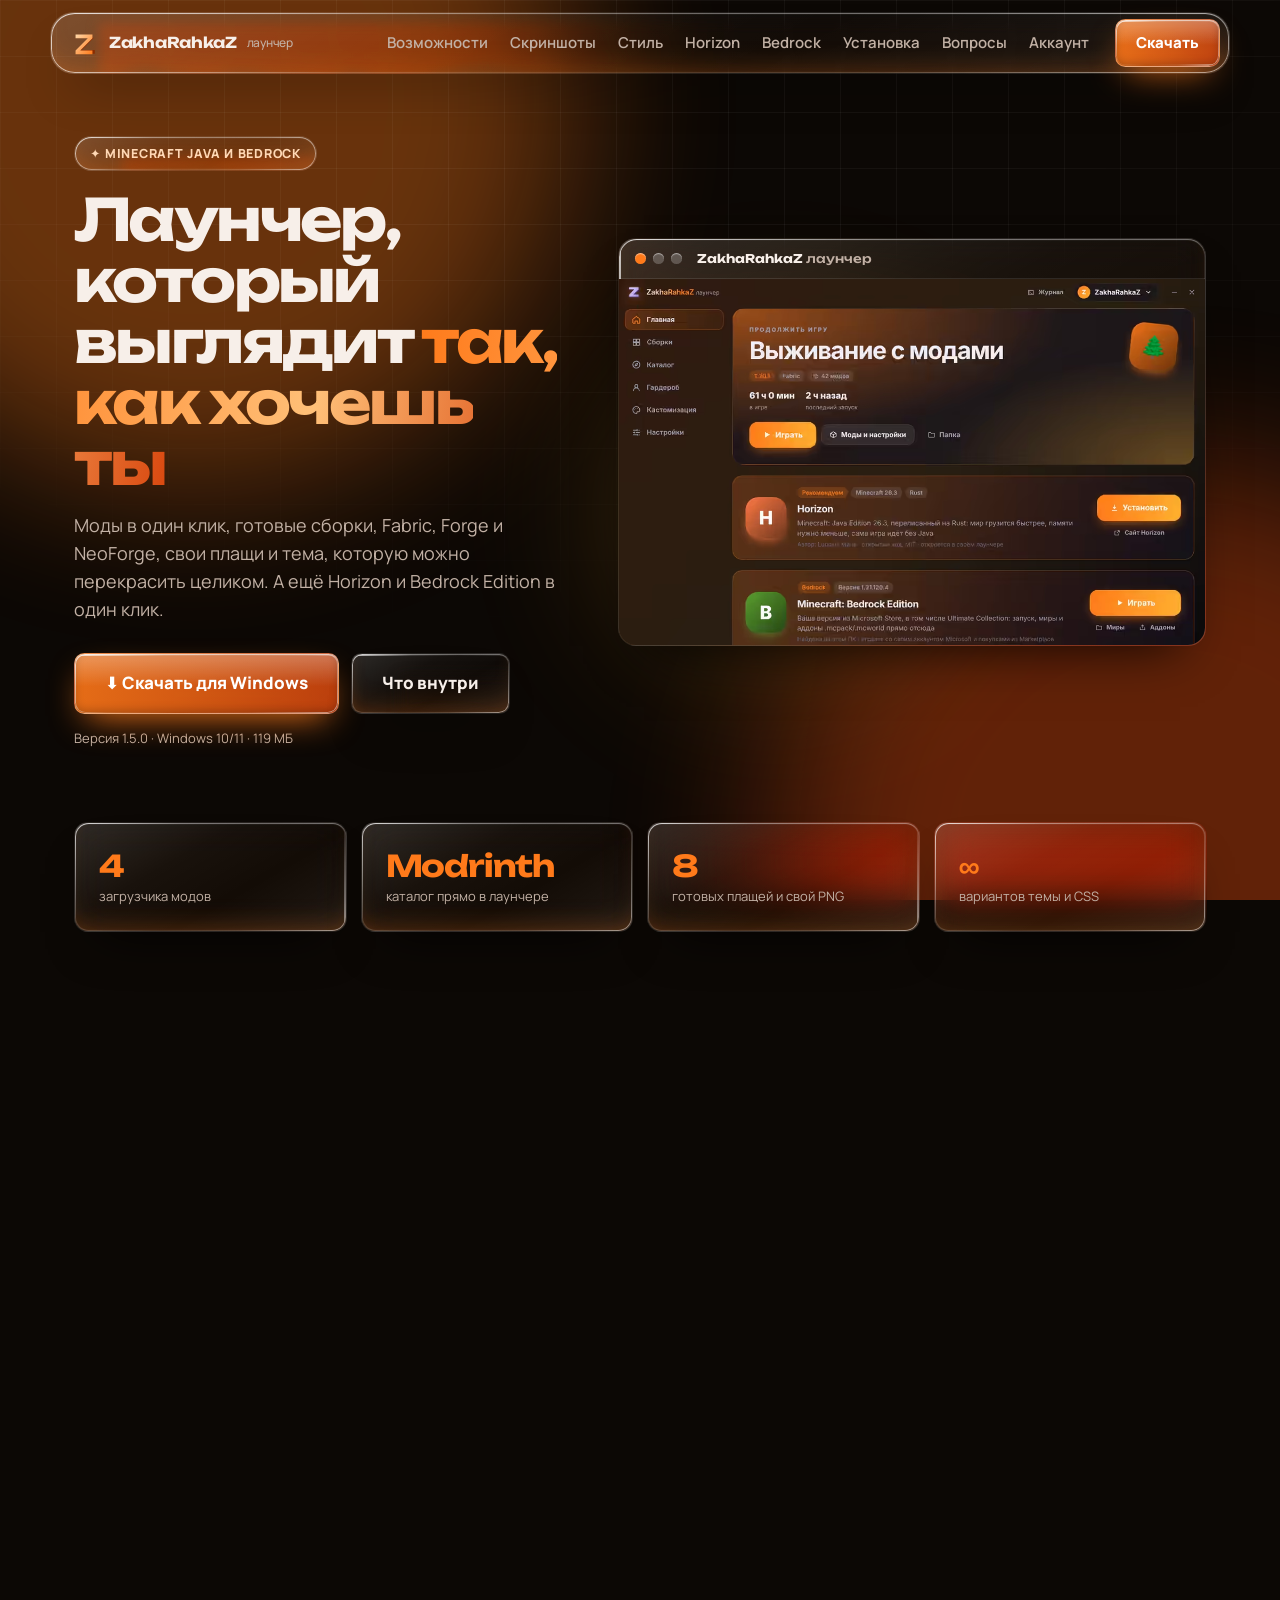
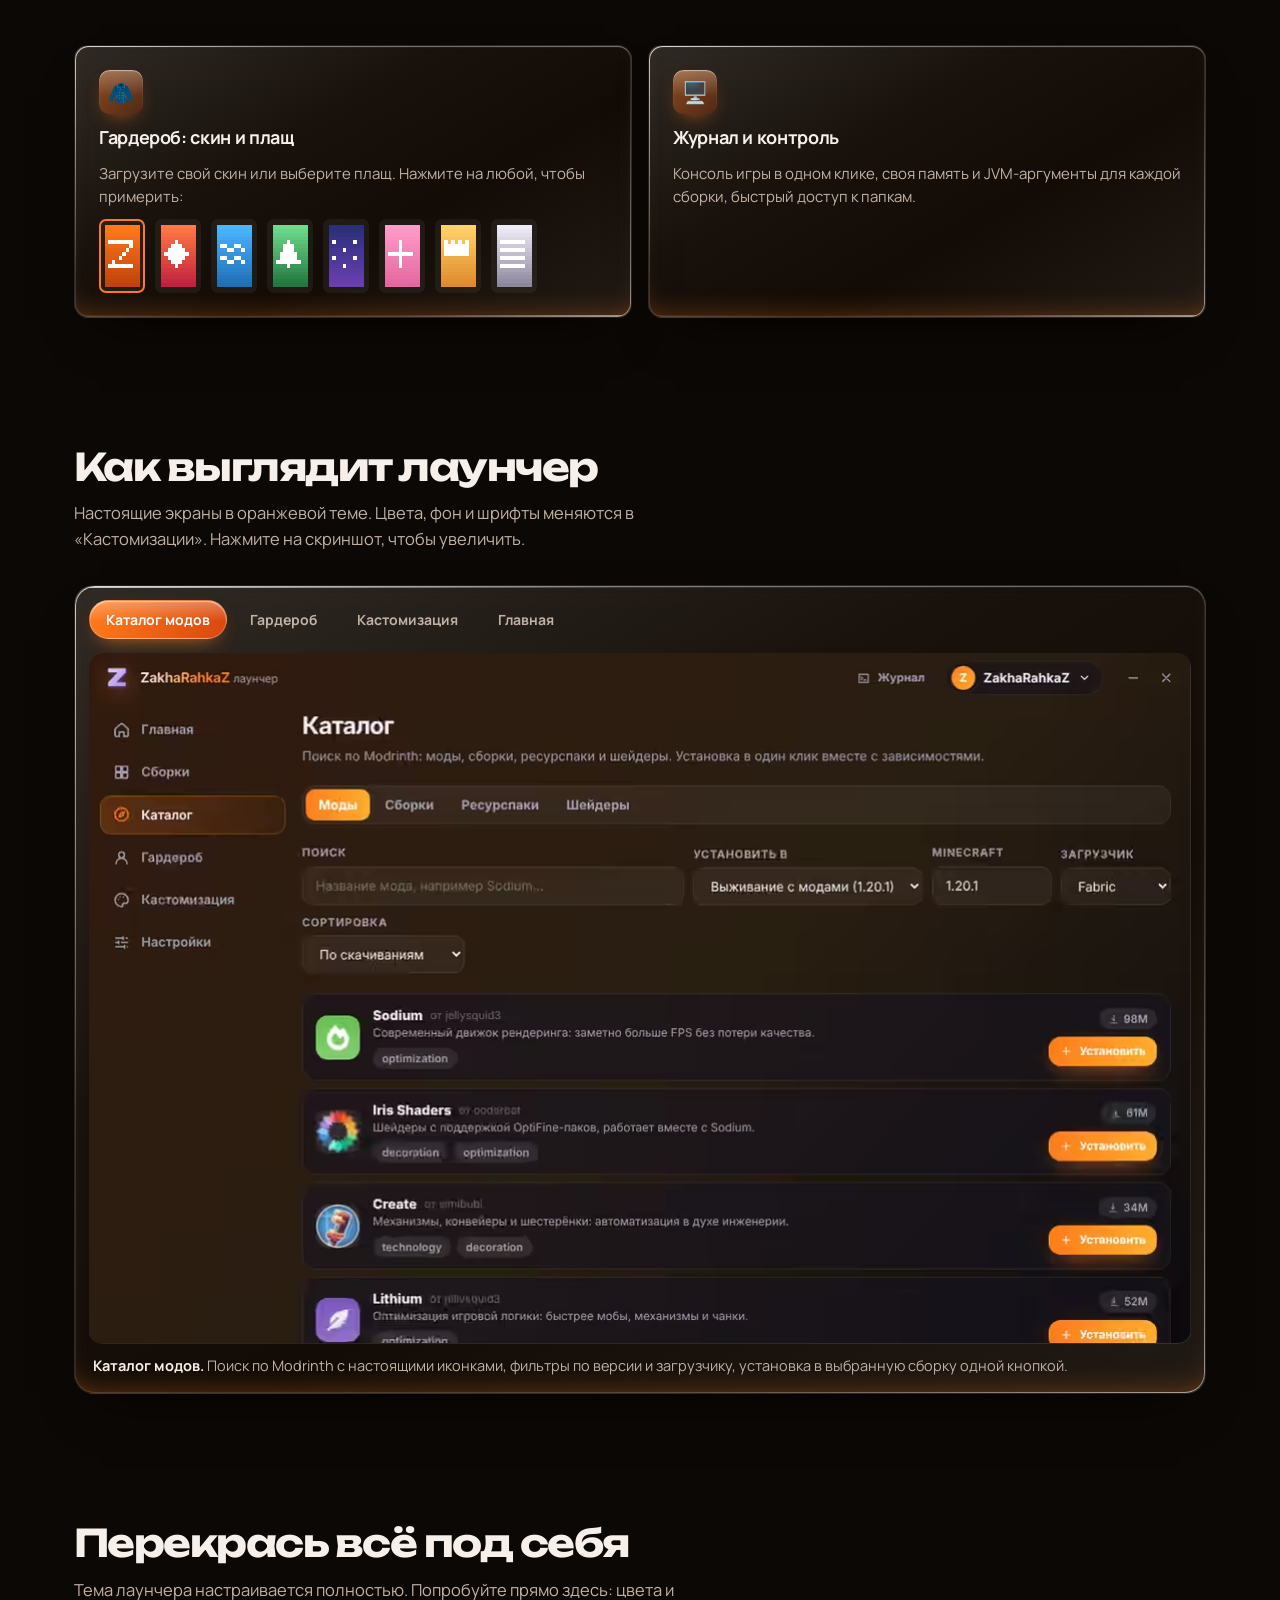
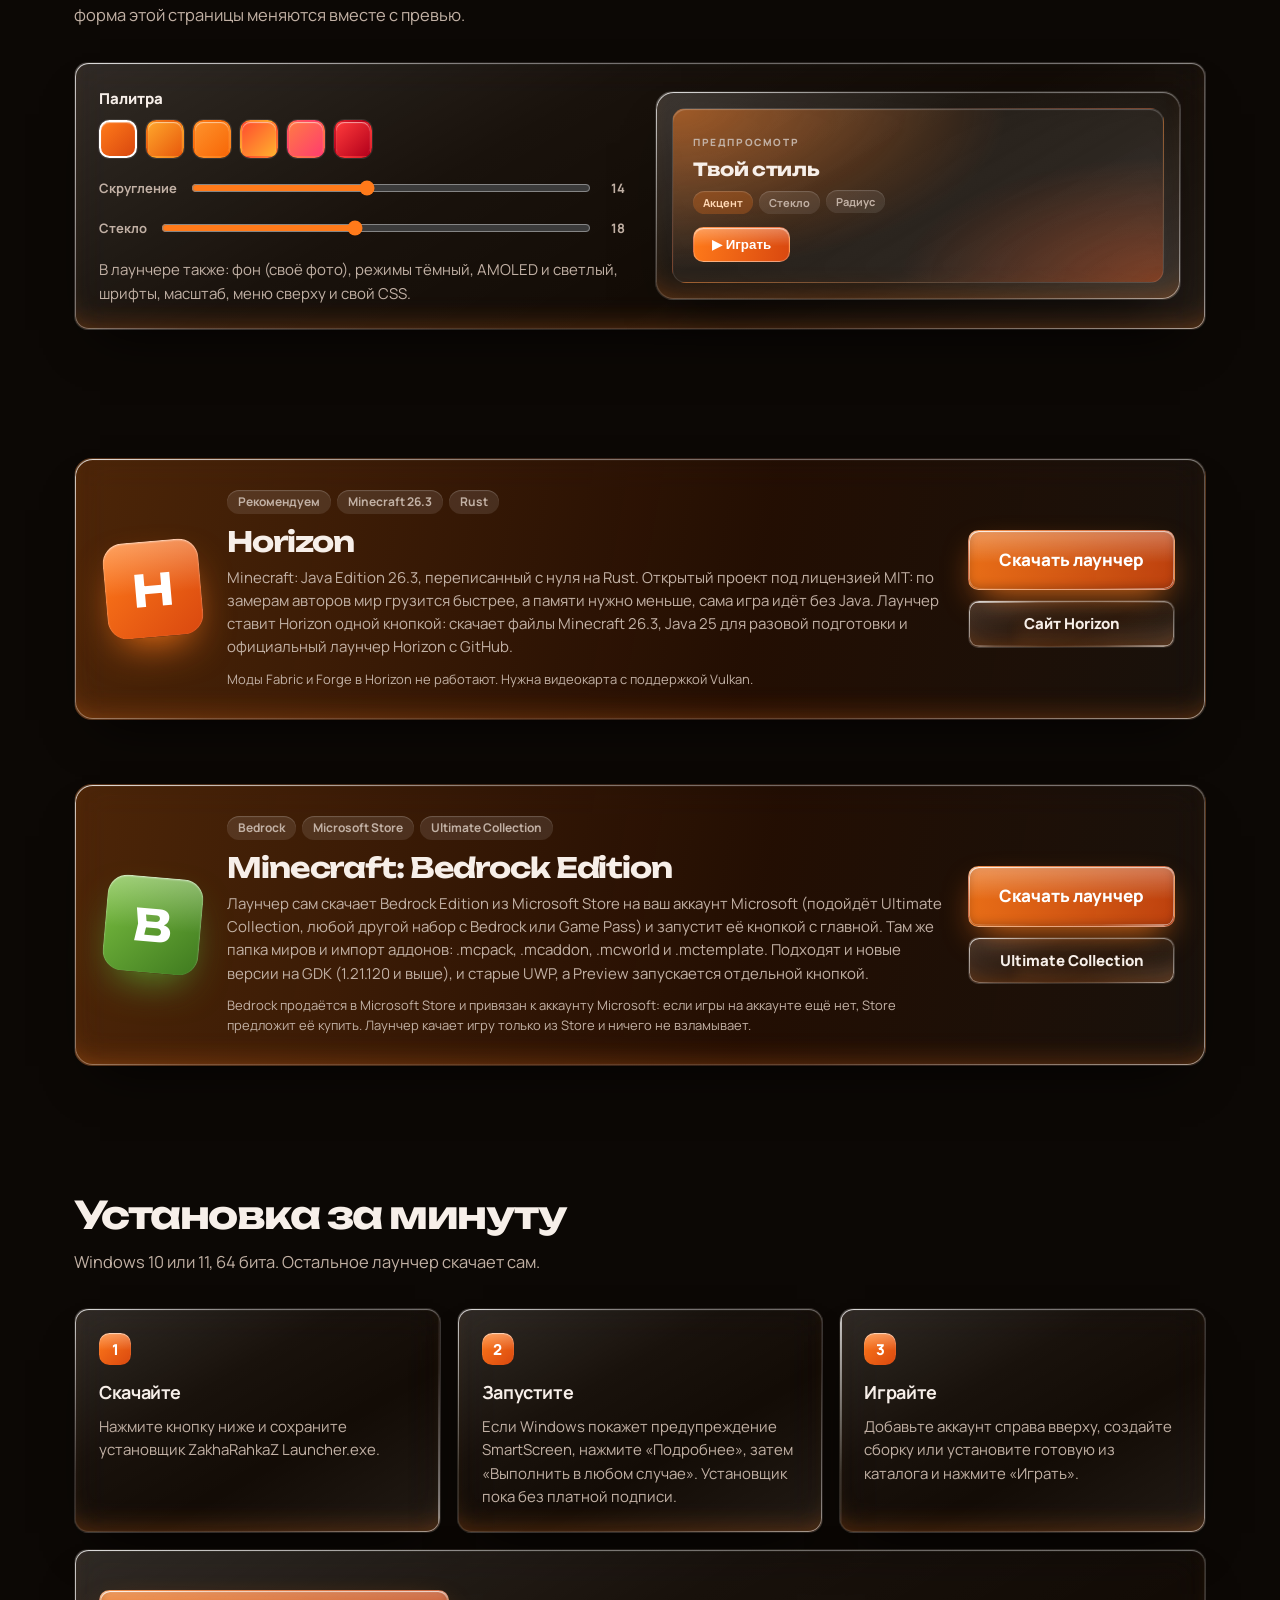
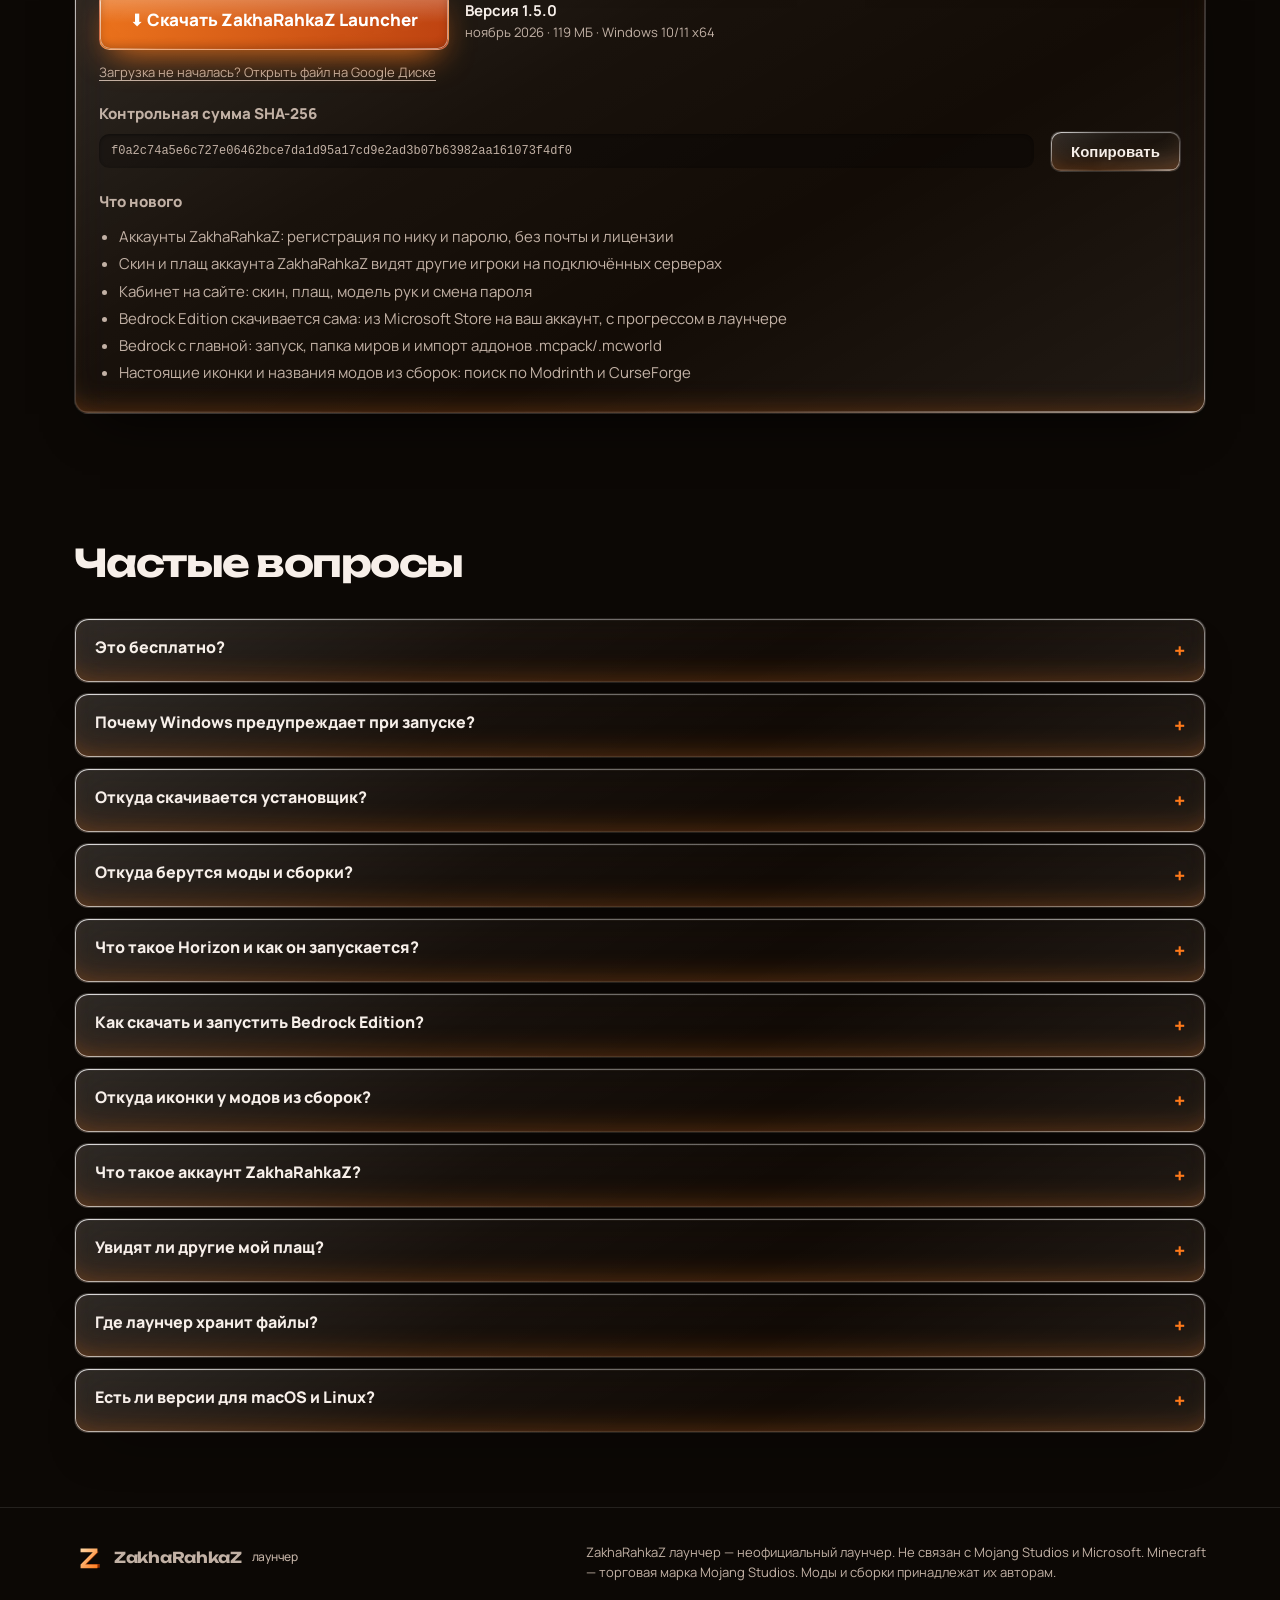
==== index.html @ 0bc071ad "Сайт лаунчера на GitHub Pages Страницы сайта (главная, кабинет) с относительными путями, чтобы работ" ====
<!doctype html>
<html lang='ru'>
<head>
<meta charset='utf-8'>
<meta name='viewport' content='width=device-width,initial-scale=1'>
<title>ZakhaRahkaZ лаунчер — Minecraft с модами, сборками и своим стилем</title>
<meta name='description' content='Лаунчер Minecraft для Windows: каталог модов Modrinth с настоящими иконками, сборки, Fabric, Forge, NeoForge, запуск Bedrock Edition, плащи и полная кастомизация.'>
<meta property='og:title' content='ZakhaRahkaZ лаунчер'>
<meta property='og:description' content='Моды в один клик, свои сборки, плащи и тема, которую настраиваешь ты.'>
<meta name='theme-color' content='#0c0805'>
<link rel='icon' href='favicon.svg'>
<link rel='preconnect' href='https://fonts.googleapis.com'><link rel='preconnect' href='https://fonts.gstatic.com' crossorigin>
<link rel='stylesheet' href='https://fonts.googleapis.com/css2?family=Manrope:wght@400;500;600;700;800&family=Unbounded:wght@600;700&display=swap'>
<style>
:root{--accent:#ff7a1a;--accent2:#d9480f;--rgb:255,122,26;--rgb2:217,72,15;--on:#fff;--bg:#0c0805;--text:#f7efe9;--soft:#c2b1a5;--line:rgba(255,255,255,.1);--r:14px;--rb:calc(var(--r)*.75);--rs:calc(var(--r)*.5);--blur:18px}
*{box-sizing:border-box}html{scroll-behavior:smooth}
body{margin:0;background:var(--bg);color:var(--text);font:15px/1.55 'Manrope',system-ui,'Segoe UI',sans-serif;overflow-x:hidden;-webkit-font-smoothing:antialiased}
a{color:inherit;text-decoration:none}h1,h2,h3,p{margin:0}

/* Фон: цветные пятна и сетка, чтобы стеклу было что преломлять */
.bg{position:fixed;inset:0;z-index:-1;overflow:hidden}
.bg i{position:absolute;border-radius:50%;filter:blur(80px)}
.bg i:nth-child(1){width:60vmax;height:60vmax;background:var(--accent);opacity:.38;left:-15vmax;top:-22vmax;animation:dr 26s ease-in-out infinite alternate}
.bg i:nth-child(2){width:62vmax;height:62vmax;background:var(--accent2);opacity:.42;right:-22vmax;bottom:-28vmax;animation:dr 32s ease-in-out infinite alternate-reverse}
.bg i:nth-child(3){width:26vmax;height:26vmax;background:#ffb02e;opacity:.2;left:48%;top:38%;animation:dr2 22s ease-in-out infinite alternate}
.bg::after{content:'';position:absolute;inset:0;background-image:linear-gradient(rgba(255,255,255,.045) 1px,transparent 1px),linear-gradient(90deg,rgba(255,255,255,.045) 1px,transparent 1px);background-size:56px 56px;-webkit-mask:radial-gradient(120% 90% at 50% 0,#000 30%,transparent 80%);mask:radial-gradient(120% 90% at 50% 0,#000 30%,transparent 80%)}
@keyframes dr{to{transform:translate(7vmax,5vmax) scale(1.15)}}
@keyframes dr2{to{transform:translate(-14vmax,-8vmax) scale(1.3)}}

/* Жидкое стекло */
.lg,.btn{position:relative;isolation:isolate;background:linear-gradient(150deg,rgba(255,255,255,.14),rgba(255,255,255,.045) 36%,rgba(255,255,255,.02) 62%,rgba(255,255,255,.08));-webkit-backdrop-filter:blur(var(--blur)) saturate(175%) brightness(1.06);backdrop-filter:blur(var(--blur)) saturate(175%) brightness(1.06);border:1px solid rgba(255,255,255,.07);box-shadow:inset 0 1px 1px rgba(255,255,255,.42),inset 0 -1px 1px rgba(255,255,255,.12),inset 0 -18px 32px -22px rgba(var(--rgb),.45),0 26px 50px -26px rgba(0,0,0,.85)}
.lg::before,.btn::before{content:'';position:absolute;inset:0;border-radius:inherit;padding:1.2px;background:linear-gradient(135deg,rgba(255,255,255,.75),rgba(255,255,255,.1) 28%,rgba(255,255,255,0) 50%,rgba(255,255,255,.08) 72%,rgba(255,255,255,.5));-webkit-mask:linear-gradient(#000 0 0) content-box,linear-gradient(#000 0 0);-webkit-mask-composite:xor;mask-composite:exclude;pointer-events:none;z-index:2}
.lg::after,.btn::after{content:'';position:absolute;inset:0;border-radius:inherit;pointer-events:none;z-index:2;background:radial-gradient(340px circle at var(--mx,30%) var(--my,0%),rgba(255,255,255,.13),transparent 55%);opacity:0;transition:opacity .35s}
.lg:hover::after,.btn:hover::after{opacity:1}
/* Преломление фона (Chrome, Edge, Яндекс, Opera) */
.refract nav .bar,.refract .btn:not(.primary),.refract .toast,.refract .eyebrow{-webkit-backdrop-filter:url(#lgf) blur(6px) saturate(160%) brightness(1.06);backdrop-filter:url(#lgf) blur(6px) saturate(160%) brightness(1.06)}

.wrap{max-width:1180px;margin:0 auto;padding:0 24px}
nav{position:sticky;top:12px;z-index:20;padding:0 16px;margin-top:12px}
nav .bar{max-width:1180px;margin:0 auto;display:flex;align-items:center;gap:26px;height:62px;padding:0 9px 0 18px;border-radius:calc(var(--r) + 10px)}
.brand{display:flex;align-items:center;gap:10px;font-family:'Unbounded',sans-serif;font-weight:700;font-size:15px;letter-spacing:-.02em;white-space:nowrap}.brand img{width:30px;height:30px}.brand small{font-family:'Manrope';font-weight:500;color:var(--soft);font-size:12px}
nav .links{display:flex;gap:22px;margin-left:auto;color:var(--soft);font-weight:600}nav .links a:hover{color:var(--text)}
.btn{display:inline-flex;align-items:center;justify-content:center;gap:9px;padding:11px 20px;border-radius:var(--rb);font-weight:800;cursor:pointer;color:var(--text);font-size:15px;transition:transform .2s cubic-bezier(.3,1.6,.5,1),filter .2s,box-shadow .2s}
.btn:hover{transform:translateY(-2px) scale(1.02)}.btn:active{transform:scale(.97)}
.btn.primary{color:var(--on);border-color:rgba(255,255,255,.22);background:linear-gradient(180deg,rgba(255,255,255,.3),rgba(255,255,255,0) 55%),linear-gradient(100deg,color-mix(in srgb,var(--accent) 90%,transparent),color-mix(in srgb,var(--accent2) 85%,transparent));box-shadow:inset 0 1px 1px rgba(255,255,255,.65),inset 0 -3px 8px rgba(0,0,0,.22),0 14px 34px -12px rgba(var(--rgb),.95)}.btn.primary:hover{filter:brightness(1.1)}
.btn.big{padding:16px 30px;font-size:17px}
.hero{padding:62px 0 40px;display:grid;grid-template-columns:.95fr 1.12fr;gap:46px;align-items:center}
.eyebrow{display:inline-flex;gap:8px;align-items:center;padding:7px 15px;border-radius:999px;color:#ffd8b5;font-weight:800;font-size:12.5px;letter-spacing:.06em;text-transform:uppercase}
h1{font-family:'Unbounded',sans-serif;font-size:clamp(32px,5vw,58px);line-height:1.05;letter-spacing:-.045em;margin:18px 0 18px;overflow-wrap:anywhere}h1 em{font-style:normal;background:linear-gradient(100deg,var(--accent),#ffc078 60%,var(--accent2));-webkit-background-clip:text;background-clip:text;color:transparent}
.lead{color:var(--soft);font-size:18px;max-width:520px}.cta{display:flex;gap:12px;flex-wrap:wrap;margin:30px 0 14px}.meta{color:var(--soft);font-size:13px}
.mock{border-radius:calc(var(--r) + 4px);overflow:hidden;transition:transform .2s ease-out;transform-style:preserve-3d}
.mock-bar{display:flex;align-items:center;gap:7px;padding:12px 16px;border-bottom:1px solid var(--line);font:700 12px 'Unbounded',sans-serif}.mock-bar i{width:11px;height:11px;border-radius:50%;background:rgba(255,255,255,.22);box-shadow:inset 0 1px 1px rgba(255,255,255,.5)}.mock-bar i:first-child{background:var(--accent)}.mock-bar b{margin-left:8px}
.mock-body{display:grid;grid-template-columns:60px 1fr;min-height:320px}.mock aside{padding:14px 10px;display:flex;flex-direction:column;gap:10px;border-right:1px solid var(--line)}.mock aside span{height:36px;border-radius:var(--rb);background:rgba(255,255,255,.06)}.mock aside span.on{background:rgba(var(--rgb),.32);box-shadow:inset 0 0 0 1px rgba(var(--rgb),.7),inset 0 1px 1px rgba(255,255,255,.4)}
.mock-main{padding:16px;display:flex;flex-direction:column;gap:14px}
.m-hero{padding:20px;border-radius:var(--r);background:radial-gradient(110% 150% at 0 0,rgba(var(--rgb),.5),transparent 62%),radial-gradient(90% 120% at 100% 100%,rgba(var(--rgb2),.4),transparent 60%),rgba(255,255,255,.04);border:1px solid var(--line);box-shadow:inset 0 1px 1px rgba(255,255,255,.25)}
.m-hero small{letter-spacing:.16em;color:var(--soft);font-size:10px;font-weight:800}.m-hero h3{font:700 22px 'Unbounded',sans-serif;letter-spacing:-.03em;margin:6px 0 10px}
.chips{display:flex;gap:6px;flex-wrap:wrap}.chips em{font-style:normal;font-size:11px;font-weight:700;padding:3px 10px;border-radius:999px;background:rgba(255,255,255,.09);color:var(--soft);box-shadow:inset 0 1px 1px rgba(255,255,255,.18)}.chips em:first-child{background:rgba(var(--rgb),.25);color:#ffd8b5}
.m-play{margin-top:14px;padding:9px 18px;border-radius:var(--rb);border:1px solid rgba(255,255,255,.22);font-weight:800;color:var(--on);background:linear-gradient(180deg,rgba(255,255,255,.3),rgba(255,255,255,0) 55%),linear-gradient(100deg,var(--accent),var(--accent2));box-shadow:inset 0 1px 1px rgba(255,255,255,.6)}
.m-cards{display:grid;grid-template-columns:repeat(3,1fr);gap:10px}.m-cards div{padding:12px;border-radius:var(--rb);background:rgba(255,255,255,.05);border:1px solid var(--line);box-shadow:inset 0 1px 1px rgba(255,255,255,.15);display:flex;flex-direction:column;gap:3px}.m-cards i{font-style:normal;font-size:20px}.m-cards b{font-size:12.5px}.m-cards small{color:var(--soft);font-size:11px}
.shotwin{margin:0}.shotwin img{display:block;width:100%;height:auto;cursor:zoom-in;position:relative;z-index:3}
.gal{border-radius:calc(var(--r) + 6px);padding:14px}
.gal-tabs{display:flex;gap:6px;flex-wrap:wrap;margin-bottom:14px;position:relative;z-index:3}
.gal-tabs button{padding:9px 16px;border-radius:999px;border:1px solid transparent;background:transparent;color:var(--soft);font-family:inherit;font-weight:700;font-size:14px;cursor:pointer;transition:color .2s,background .2s}
.gal-tabs button:hover{color:var(--text)}
.gal-tabs button.on{color:var(--on);border-color:rgba(255,255,255,.22);background:linear-gradient(180deg,rgba(255,255,255,.3),rgba(255,255,255,0) 55%),linear-gradient(100deg,var(--accent),var(--accent2));box-shadow:inset 0 1px 1px rgba(255,255,255,.55),0 8px 20px -10px rgba(var(--rgb),.9)}
.gal-track{display:flex;overflow-x:auto;scroll-snap-type:x mandatory;scrollbar-width:none;border-radius:var(--r);position:relative;z-index:3}
.gal-track::-webkit-scrollbar{display:none}
.slide{flex:0 0 100%;margin:0;scroll-snap-align:center}
.slide img{display:block;width:100%;height:auto;border-radius:var(--r);cursor:zoom-in;box-shadow:0 0 0 1px var(--line)}
.slide figcaption{color:var(--soft);padding:12px 4px 2px;font-size:14.5px}.slide figcaption b{color:var(--text)}
#lb{padding:0;border:0;background:transparent;max-width:96vw;max-height:94vh;overflow:visible}
#lb img{display:block;max-width:min(1320px,96vw);max-height:92vh;width:auto;height:auto;border-radius:var(--r);box-shadow:0 40px 90px -30px #000,0 0 0 1px rgba(255,255,255,.12);cursor:zoom-out}
#lb::backdrop{background:rgba(12,8,5,.72);-webkit-backdrop-filter:blur(10px);backdrop-filter:blur(10px)}
.stats{display:grid;grid-template-columns:repeat(4,1fr);gap:14px;margin:34px 0 10px}
.card{border-radius:var(--r);padding:24px}
.stat b{display:block;font:700 30px 'Unbounded',sans-serif;letter-spacing:-.04em;color:var(--accent)}.stat span{color:var(--soft);font-size:13px}
section{padding:64px 0}h2{font:700 clamp(26px,3.4vw,38px)/1.12 'Unbounded',sans-serif;letter-spacing:-.04em}.sub{color:var(--soft);margin:12px 0 34px;max-width:620px;font-size:16.5px}
.bento{display:grid;grid-template-columns:repeat(6,1fr);gap:16px}.bento .card{display:flex;flex-direction:column;gap:10px;transition:transform .3s cubic-bezier(.3,1.4,.5,1)}.bento .card:hover{transform:translateY(-4px)}
.s2{grid-column:span 2}.s3{grid-column:span 3}.s4{grid-column:span 4}
.ico{width:44px;height:44px;border-radius:var(--rb);display:grid;place-items:center;font-size:21px;background:linear-gradient(180deg,rgba(255,255,255,.25),rgba(255,255,255,0) 60%),linear-gradient(135deg,rgba(var(--rgb),.45),rgba(var(--rgb2),.25));box-shadow:inset 0 1px 1px rgba(255,255,255,.5),0 8px 20px -10px rgba(var(--rgb),.8)}.card h3{font-size:18px;letter-spacing:-.02em}.card p{color:var(--soft)}
.sw{display:flex;gap:9px;flex-wrap:wrap}.sw button{width:38px;height:38px;border-radius:var(--rb);border:2px solid transparent;cursor:pointer;box-shadow:inset 0 1px 1px rgba(255,255,255,.55),0 0 0 1px var(--line)}.sw button.on{border-color:#fff}
.range{display:flex;align-items:center;gap:12px;color:var(--soft);font-size:13px;font-weight:700}.range input{flex:1;accent-color:var(--accent)}.range span{min-width:20px;text-align:right}
.capes{display:flex;gap:10px;flex-wrap:wrap}.capes canvas{width:46px;height:74px;image-rendering:pixelated;border-radius:var(--rs);cursor:pointer;border:2px solid transparent;background:rgba(255,255,255,.05)}.capes canvas.on{border-color:var(--accent)}
.rust{display:grid;grid-template-columns:auto 1fr auto;gap:26px;align-items:center;padding:30px;border-radius:calc(var(--r) + 4px);background:linear-gradient(100deg,rgba(var(--rgb),.26),rgba(var(--rgb2),.1) 60%,rgba(255,255,255,.04))}
.rust .big-r{width:96px;height:96px;border-radius:calc(var(--r) + 6px);display:grid;place-items:center;font:700 44px 'Unbounded',sans-serif;color:#fff;background:linear-gradient(180deg,rgba(255,255,255,.3),rgba(255,255,255,0) 55%),linear-gradient(135deg,var(--accent),var(--accent2));box-shadow:inset 0 1px 2px rgba(255,255,255,.7),0 18px 40px -14px var(--accent);transform:rotate(-5deg)}
.rust .big-r.br{background:linear-gradient(180deg,rgba(255,255,255,.3),rgba(255,255,255,0) 55%),linear-gradient(135deg,#7cc142,#3f7a1f);box-shadow:inset 0 1px 2px rgba(255,255,255,.7),0 18px 40px -14px #5c9e31;transform:rotate(5deg)}
#bedrock{padding-top:0}
.rust .note{color:var(--soft);font-size:13px;margin-top:10px}.rust .acts{display:flex;flex-direction:column;gap:10px}
.tag{display:inline-block;padding:3px 11px;border-radius:999px;background:rgba(255,255,255,.1);box-shadow:inset 0 1px 1px rgba(255,255,255,.2);font-size:12px;font-weight:700;color:var(--soft);margin-right:6px}
.steps{display:grid;grid-template-columns:repeat(3,1fr);gap:16px}.steps .card{display:flex;flex-direction:column;gap:8px}
.num{width:32px;height:32px;border-radius:var(--rb);display:grid;place-items:center;font-weight:800;color:var(--on);margin-bottom:6px;background:linear-gradient(180deg,rgba(255,255,255,.3),rgba(255,255,255,0) 55%),linear-gradient(135deg,var(--accent),var(--accent2));box-shadow:inset 0 1px 1px rgba(255,255,255,.6)}
.dlbox{margin-top:16px;display:flex;gap:16px;align-items:center;flex-wrap:wrap}.hash{font:12px 'Consolas',monospace;color:var(--soft);word-break:break-all;flex:1;min-width:240px;user-select:all;padding:10px 12px;border-radius:var(--rb);background:rgba(0,0,0,.25);box-shadow:inset 0 1px 3px rgba(0,0,0,.4)}
.mirror{display:inline-block;margin-top:12px;color:var(--soft);font-size:13px;text-decoration:underline;text-underline-offset:3px}.mirror:hover{color:var(--text)}
a.lnk{text-decoration:underline;text-underline-offset:3px;color:var(--text)}
ul.log{margin:12px 0 0;padding-left:20px;color:var(--soft)}ul.log li{margin:4px 0}
details{border-radius:var(--r);padding:16px 20px;margin-bottom:10px}summary{cursor:pointer;font-weight:800;font-size:16px;list-style:none;display:flex;justify-content:space-between;position:relative;z-index:3}summary::-webkit-details-marker{display:none}summary::after{content:'+';color:var(--accent);font-size:20px}details[open] summary::after{content:'−'}details p{color:var(--soft);margin-top:10px}
footer{border-top:1px solid var(--line);padding:34px 0 50px;color:var(--soft);font-size:13px}footer .wrap{display:flex;gap:30px;flex-wrap:wrap;justify-content:space-between}footer p{max-width:620px}
.toast{position:fixed;left:50%;bottom:28px;transform:translateX(-50%);z-index:50;padding:14px 22px;border-radius:calc(var(--r) + 6px);font-weight:700;max-width:90vw;text-align:center;animation:pop .45s cubic-bezier(.3,1.6,.5,1)}
@keyframes pop{from{opacity:0;transform:translate(-50%,16px) scale(.92)}}
.rv{opacity:0;transform:translateY(22px);transition:opacity .7s,transform .7s}.rv.in{opacity:1;transform:none}
@media(max-width:900px){.hero{grid-template-columns:1fr;padding-top:40px}.stats{grid-template-columns:repeat(2,1fr)}.bento{grid-template-columns:1fr 1fr}.s2,.s3,.s4{grid-column:span 2}.steps{grid-template-columns:1fr}.rust{grid-template-columns:1fr}nav .links{display:none}nav .btn{margin-left:auto}#customize .card{grid-template-columns:1fr!important}}
@media(max-width:560px){.wrap{padding:0 16px}nav{padding:0 10px}nav .bar{gap:10px;padding:0 7px 0 14px;height:58px}.brand{font-size:13px}.brand small{display:none}nav .btn{padding:9px 14px;font-size:14px}.btn.big{padding:14px 20px;font-size:15px}.cta .btn{flex:1 1 100%}.gal{padding:10px}.gal-tabs{flex-wrap:nowrap;overflow-x:auto;scrollbar-width:none;margin-bottom:10px}.gal-tabs::-webkit-scrollbar{display:none}.gal-tabs button{white-space:nowrap;padding:8px 13px;font-size:13px}.stats b{font-size:22px}.lg,.btn{--blur:14px}}
@media(prefers-reduced-motion:reduce){*{animation:none!important;transition:none!important}.rv{opacity:1;transform:none}}
</style>
</head>
<body>
<svg width='0' height='0' style='position:absolute' aria-hidden='true'><filter id='lgf' x='0%' y='0%' width='100%' height='100%' color-interpolation-filters='sRGB'><feTurbulence type='fractalNoise' baseFrequency='0.012 0.018' numOctaves='2' seed='11' result='n'/><feGaussianBlur in='n' stdDeviation='3' result='nb'/><feDisplacementMap in='SourceGraphic' in2='nb' scale='30' xChannelSelector='R' yChannelSelector='G'/></filter></svg>
<div class='bg'><i></i><i></i><i></i></div>
<nav><div class='bar lg'><a class='brand' href='#top'><img src='favicon.svg' alt=''>ZakhaRahkaZ <small>лаунчер</small></a><div class='links'><a href='#features'>Возможности</a><a href='#shots'>Скриншоты</a><a href='#customize'>Стиль</a><a href='#horizon'>Horizon</a><a href='#bedrock'>Bedrock</a><a href='#install'>Установка</a><a href='#faq'>Вопросы</a><a href='account'>Аккаунт</a></div><a class='btn primary' data-dl href='#install'>Скачать</a></div></nav>
<main class='wrap' id='top'>
<section class='hero'>
<div><span class='eyebrow lg'>✦ Minecraft Java и Bedrock</span>
<h1>Лаунчер, который выглядит <em>так, как хочешь ты</em></h1>
<p class='lead'>Моды в один клик, готовые сборки, Fabric, Forge и NeoForge, свои плащи и тема, которую можно перекрасить целиком. А ещё Horizon и Bedrock Edition в один клик.</p>
<div class='cta'><a class='btn primary big' data-dl href='#install'>⬇ Скачать для Windows</a><a class='btn big' href='#features'>Что внутри</a></div>
<div class='meta' id='meta'></div></div>
<figure class='mock lg shotwin' id='mock'><div class='mock-bar'><i></i><i></i><i></i><b>ZakhaRahkaZ <span style='color:var(--soft);font-weight:500'>лаунчер</span></b></div><img src='img/home.avif' width='1100' height='688' alt='Главный экран ZakhaRahkaZ лаунчера: продолжить игру, Horizon и Minecraft: Bedrock Edition' fetchpriority='high' data-zoom></figure>
</section>
<div class='stats rv'><div class='card lg stat'><b>4</b><span>загрузчика модов</span></div><div class='card lg stat'><b>Modrinth</b><span>каталог прямо в лаунчере</span></div><div class='card lg stat'><b>8</b><span>готовых плащей и свой PNG</span></div><div class='card lg stat'><b>∞</b><span>вариантов темы и CSS</span></div></div>
<section id='features'><h2 class='rv'>Всё, что нужно для игры с модами</h2><p class='sub rv'>Установил, создал сборку, нажал «Играть». Остальное лаунчер делает сам.</p>
<div class='bento'>
<div class='card lg s4 rv'><div class='ico'>📦</div><h3>Каталог модов Modrinth</h3><p>Ищите моды, сборки, ресурспаки и шейдеры, фильтруйте по версии и загрузчику. Установка в один клик, обязательные зависимости подтягиваются автоматически. Моды можно включать, выключать и удалять без возни с папками. У каждого мода настоящая иконка, даже если он пришёл в сборке или лежит в папке.</p></div>
<div class='card lg s2 rv'><div class='ico'>🧩</div><h3>Сборки</h3><p>Каждая сборка живёт отдельно: свои моды, миры, версия игры и память.</p></div>
<div class='card lg s2 rv'><div class='ico'>⚙️</div><h3>Fabric, Quilt, Forge, NeoForge</h3><p>Загрузчик ставится сам при первом запуске сборки. Java нужной версии скачивается автоматически.</p></div>
<div class='card lg s2 rv'><div class='ico'>📥</div><h3>Импорт сборок</h3><p>Файлы .mrpack из Modrinth и сборки CurseForge устанавливаются целиком: моды, конфиги, настройки. Названия и иконки модов подтягиваются с Modrinth и CurseForge.</p></div>
<div class='card lg s2 rv'><div class='ico'>👤</div><h3>Аккаунты</h3><p>Microsoft, офлайн или свой <a class='lnk' href='account'>аккаунт ZakhaRahkaZ</a>: ник и пароль, скин и плащ видят другие игроки.</p></div>
<div class='card lg s3 rv'><div class='ico'>🧥</div><h3>Гардероб: скин и плащ</h3><p>Загрузите свой скин или выберите плащ. Нажмите на любой, чтобы примерить:</p><div class='capes' id='capes'></div></div>
<div class='card lg s3 rv'><div class='ico'>🖥️</div><h3>Журнал и контроль</h3><p>Консоль игры в одном клике, своя память и JVM-аргументы для каждой сборки, быстрый доступ к папкам.</p></div>
</div></section>
<section id='shots'><h2 class='rv'>Как выглядит лаунчер</h2><p class='sub rv'>Настоящие экраны в оранжевой теме. Цвета, фон и шрифты меняются в «Кастомизации». Нажмите на скриншот, чтобы увеличить.</p>
<div class='gal lg rv'><div class='gal-tabs' id='galtabs' role='tablist'></div><div class='gal-track' id='track'>
<figure class='slide' data-t='Каталог модов'><img loading='lazy' src='img/catalog.avif' width='1100' height='688' alt='Каталог модов Modrinth в лаунчере: поиск, фильтры по версии и загрузчику, установка в один клик' data-zoom><figcaption><b>Каталог модов.</b> Поиск по Modrinth с настоящими иконками, фильтры по версии и загрузчику, установка в выбранную сборку одной кнопкой.</figcaption></figure>
<figure class='slide' data-t='Гардероб'><img loading='lazy' src='img/wardrobe.avif' width='1100' height='688' alt='Гардероб: скин и плащ для офлайн-аккаунта, готовые плащи' data-zoom><figcaption><b>Гардероб.</b> Свой скин, плащ из PNG или один из восьми готовых.</figcaption></figure>
<figure class='slide' data-t='Кастомизация'><img loading='lazy' src='img/customize.avif' width='1100' height='688' alt='Кастомизация: палитры, фон, прозрачность и размытие стекла, скругление, шрифты' data-zoom><figcaption><b>Кастомизация.</b> Палитры, фон, стекло, скругление, шрифты, масштаб и свой CSS.</figcaption></figure>
<figure class='slide' data-t='Главная'><img loading='lazy' src='img/home.avif' width='1100' height='688' alt='Главный экран: продолжить игру и мои сборки' data-zoom><figcaption><b>Главная.</b> Последняя сборка, Horizon и Bedrock Edition в один клик.</figcaption></figure>
</div></div></section>
<section id='customize'><h2 class='rv'>Перекрась всё под себя</h2><p class='sub rv'>Тема лаунчера настраивается полностью. Попробуйте прямо здесь: цвета и форма этой страницы меняются вместе с превью.</p>
<div class='card lg rv' style='display:grid;grid-template-columns:1fr 1fr;gap:30px;align-items:center'><div style='display:flex;flex-direction:column;gap:20px'><div><p style='font-weight:800;margin-bottom:10px;color:var(--text)'>Палитра</p><div class='sw' id='sw'></div></div><div class='range'>Скругление<input id='rr' type='range' min='0' max='32' value='14'><span id='rrv'>14</span></div><div class='range'>Стекло<input id='bb' type='range' min='0' max='40' value='18'><span id='bbv'>18</span></div><p>В лаунчере также: фон (своё фото), режимы тёмный, AMOLED и светлый, шрифты, масштаб, меню сверху и свой CSS.</p></div><div class='mock lg' style='transform:none'><div class='mock-body' style='grid-template-columns:1fr;min-height:0'><div class='mock-main'><div class='m-hero'><small>ПРЕДПРОСМОТР</small><h3>Твой стиль</h3><div class='chips'><em>Акцент</em><em>Стекло</em><em>Радиус</em></div><button class='m-play'>▶ Играть</button></div></div></div></div></div></section>
<section id='horizon'><div class='rust lg rv'><div class='big-r'>H</div><div><span class='tag'>Рекомендуем</span><span class='tag'>Minecraft 26.3</span><span class='tag'>Rust</span><h2 style='margin:12px 0 8px;font-size:28px'>Horizon</h2><p style='color:var(--soft)'>Minecraft: Java Edition 26.3, переписанный с нуля на Rust. Открытый проект под лицензией MIT: по замерам авторов мир грузится быстрее, а памяти нужно меньше, сама игра идёт без Java. Лаунчер ставит Horizon одной кнопкой: скачает файлы Minecraft 26.3, Java 25 для разовой подготовки и официальный лаунчер Horizon с GitHub.</p><p class='note'>Моды Fabric и Forge в Horizon не работают. Нужна видеокарта с поддержкой Vulkan.</p></div><div class='acts'><a class='btn primary big' data-dl href='#install'>Скачать лаунчер</a><a class='btn' href='https://playhorizon.dev' target='_blank' rel='noopener'>Сайт Horizon</a></div></div></section>
<section id='bedrock'><div class='rust lg rv'><div class='big-r br'>B</div><div><span class='tag'>Bedrock</span><span class='tag'>Microsoft Store</span><span class='tag'>Ultimate Collection</span><h2 style='margin:12px 0 8px;font-size:28px'>Minecraft: Bedrock Edition</h2><p style='color:var(--soft)'>Лаунчер сам скачает Bedrock Edition из Microsoft Store на ваш аккаунт Microsoft (подойдёт Ultimate Collection, любой другой набор с Bedrock или Game Pass) и запустит её кнопкой с главной. Там же папка миров и импорт аддонов: .mcpack, .mcaddon, .mcworld и .mctemplate. Подходят и новые версии на GDK (1.21.120 и выше), и старые UWP, а Preview запускается отдельной кнопкой.</p><p class='note'>Bedrock продаётся в Microsoft Store и привязан к аккаунту Microsoft: если игры на аккаунте ещё нет, Store предложит её купить. Лаунчер качает игру только из Store и ничего не взламывает.</p></div><div class='acts'><a class='btn primary big' data-dl href='#install'>Скачать лаунчер</a><a class='btn' href='https://www.xbox.com/games/store/minecraft-java-bedrock-edition-ultimate-collection/9NKHWG572L31' target='_blank' rel='noopener'>Ultimate Collection</a></div></div></section>
<section id='install'><h2 class='rv'>Установка за минуту</h2><p class='sub rv'>Windows 10 или 11, 64 бита. Остальное лаунчер скачает сам.</p>
<div class='steps'><div class='card lg rv'><span class='num'>1</span><h3>Скачайте</h3><p>Нажмите кнопку ниже и сохраните установщик ZakhaRahkaZ Launcher.exe.</p></div><div class='card lg rv'><span class='num'>2</span><h3>Запустите</h3><p>Если Windows покажет предупреждение SmartScreen, нажмите «Подробнее», затем «Выполнить в любом случае». Установщик пока без платной подписи.</p></div><div class='card lg rv'><span class='num'>3</span><h3>Играйте</h3><p>Добавьте аккаунт справа вверху, создайте сборку или установите готовую из каталога и нажмите «Играть».</p></div></div>
<div class='card lg rv' style='margin-top:16px'><div class='dlbox'><a class='btn primary big' data-dl href='#install'>⬇ Скачать ZakhaRahkaZ Launcher</a><div><b id='ver'></b><div class='meta' id='meta2'></div></div></div><a class='mirror' id='mirror' href='#install' target='_blank' rel='noopener' hidden>Загрузка не началась? Открыть файл на Google Диске</a><p style='margin-top:18px;font-weight:800'>Контрольная сумма SHA-256</p><div class='dlbox' style='margin-top:6px'><div class='hash' id='sha'></div><button class='btn' id='copy'>Копировать</button></div><p style='margin-top:18px;font-weight:800'>Что нового</p><ul class='log' id='log'></ul></div></section>
<section id='faq'><h2 class='rv'>Частые вопросы</h2><p class='sub rv'></p><div class='rv'>
<details class='lg'><summary>Это бесплатно?</summary><p>Да, лаунчер бесплатный. Для входа через Microsoft нужна лицензия Minecraft Java Edition. Офлайн-аккаунты работают без входа: для локальной игры и серверов в офлайн-режиме. Аккаунт ZakhaRahkaZ тоже бесплатный и без лицензии.</p></details>
<details class='lg'><summary>Почему Windows предупреждает при запуске?</summary><p>Установщик не подписан платным сертификатом, поэтому SmartScreen осторожничает. Сверьте SHA-256 файла с суммой на этой странице и нажмите «Подробнее → Выполнить в любом случае».</p></details>
<details class='lg'><summary>Откуда скачивается установщик?</summary><p>С Google Диска автора. Если браузер покажет страницу Диска с предупреждением о проверке на вирусы, нажмите «Всё равно скачать»: Диск не проверяет файлы больше 100 МБ.</p></details>
<details class='lg'><summary>Откуда берутся моды и сборки?</summary><p>Каталог работает на Modrinth. Сборки CurseForge ставятся через их официальный API: нужен бесплатный ключ с console.curseforge.com, его вставляют в Настройки.</p></details>
<details class='lg'><summary>Что такое Horizon и как он запускается?</summary><p>Это независимый открытый проект Людовика Мари: Minecraft: Java Edition 26.3, написанный заново на Rust. Он не связан с Mojang и не содержит её кода и ресурсов, а нужные файлы берёт из вашей копии Minecraft. ZakhaRahkaZ лаунчер скачивает официальный лаунчер Horizon с GitHub и запускает его, а первая подготовка проходит уже в нём. Java-моды Fabric и Forge в Horizon не запускаются.</p></details>
<details class='lg'><summary>Как скачать и запустить Bedrock Edition?</summary><p>Нажмите «Установить» на карточке Bedrock на главной. Лаунчер скачает игру из Microsoft Store на аккаунт Microsoft, под которым вы вошли в Windows, и покажет прогресс. Если тихо не получится (нет winget или игры ещё нет на аккаунте), откроется страница игры в Store: нажмите «Установить» или купите её, например Ultimate Collection (Java и Bedrock, пять аддонов, предметы для персонажа и 1000 Minecoins). Лаунчер сам заметит, когда установка закончится, и покажет кнопки «Играть», «Миры» и «Аддоны».</p></details>
<details class='lg'><summary>Откуда иконки у модов из сборок?</summary><p>Лаунчер считает хеш каждого файла и спрашивает Modrinth, какой это проект. Если Modrinth мод не знает, а в Настройках есть ключ CurseForge, поиск идёт по отпечатку файла на CurseForge. Результат запоминается, поэтому повторно ничего не скачивается.</p></details>
<details class='lg'><summary>Что такое аккаунт ZakhaRahkaZ?</summary><p>Бесплатный игровой аккаунт: ник и пароль, без почты и без лицензии Minecraft. Зарегистрируйтесь в лаунчере («Аккаунт» → «Аккаунт ZakhaRahkaZ») или <a class='lnk' href='account'>на сайте</a>. Ник занят только за вами, а серверы с аккаунтами ZakhaRahkaZ проверяют, что заходите именно вы. На лицензионные серверы Mojang с ним не пустят.</p></details>
<details class='lg'><summary>Увидят ли другие мой плащ?</summary><p>На аккаунте ZakhaRahkaZ — да: скин и плащ хранятся на сервере аккаунтов, и их видят все игроки на серверах, подключённых к аккаунтам ZakhaRahkaZ. Как подключить свой сервер, написано <a class='lnk' href='account#servers'>на странице аккаунта</a>. На офлайн-аккаунте скин и плащ видны только вам.</p></details>
<details class='lg'><summary>Где лаунчер хранит файлы?</summary><p>Настройки и аккаунты лежат в %APPDATA%\ZakhaRahkaZLauncher, версии игры и сборки в %APPDATA%\ZakhaRahkaZ launcher. Открыть папки можно из Настроек.</p></details>
<details class='lg'><summary>Есть ли версии для macOS и Linux?</summary><p>Пока только Windows.</p></details>
</div></section>
</main>
<footer><div class='wrap'><div><div class='brand'><img src='favicon.svg' alt=''>ZakhaRahkaZ <small>лаунчер</small></div></div><p>ZakhaRahkaZ лаунчер — неофициальный лаунчер. Не связан с Mojang Studios и Microsoft. Minecraft — торговая марка Mojang Studios. Моды и сборки принадлежат их авторам.</p></div></footer>
<dialog id='lb' aria-label='Скриншот'><img alt=''></dialog>
<script src='config.js'></script>
<script>
const Z=window.ZRZ||{};const $=(s,r=document)=>r.querySelector(s),$$=(s,r=document)=>[...r.querySelectorAll(s)];
const root=document.documentElement;
try{const ua=navigator.userAgentData;if(ua&&ua.brands&&ua.brands.some(b=>/Chromium/.test(b.brand))&&!matchMedia('(prefers-reduced-motion: reduce)').matches)root.classList.add('refract')}catch(e){}
function toast(t){$$('.toast').forEach(x=>x.remove());const e=document.createElement('div');e.className='toast lg';e.textContent=t;document.body.append(e);setTimeout(()=>e.remove(),5200)}
$('#meta').textContent=`Версия ${Z.version} · Windows 10/11 · ${Z.size}`;$('#ver').textContent=`Версия ${Z.version}`;$('#meta2').textContent=`${Z.released} · ${Z.size} · Windows 10/11 x64`;$('#sha').textContent=Z.sha256;
$('#log').innerHTML=(Z.changelog||[]).map(x=>`<li>${x}</li>`).join('');
$$('[data-dl]').forEach(a=>{if(Z.downloadUrl){a.href=Z.downloadUrl;a.rel='noopener';a.addEventListener('click',()=>toast(`Загрузка началась: ${Z.fileName}, ${Z.size}`))}else{a.addEventListener('click',ev=>{ev.preventDefault();toast('Скачивание скоро откроется. Загляните сюда чуть позже.')})}});
if(Z.mirrorUrl){const m=$('#mirror');m.href=Z.mirrorUrl;m.hidden=false}
$('#copy').onclick=async()=>{try{await navigator.clipboard.writeText(Z.sha256);toast('Контрольная сумма скопирована')}catch{toast('Выделите сумму и скопируйте вручную')}};
const io=new IntersectionObserver(es=>es.forEach(e=>{if(e.isIntersecting){e.target.classList.add('in');io.unobserve(e.target)}}),{threshold:.12});$$('.rv').forEach(e=>io.observe(e));
document.addEventListener('pointermove',e=>{const el=e.target.closest&&e.target.closest('.lg,.btn');if(!el)return;const r=el.getBoundingClientRect();el.style.setProperty('--mx',(e.clientX-r.left)+'px');el.style.setProperty('--my',(e.clientY-r.top)+'px')},{passive:true});
const mock=$('#mock');document.querySelector('.hero').addEventListener('pointermove',e=>{const r=mock.getBoundingClientRect(),x=(e.clientX-r.left)/r.width-.5,y=(e.clientY-r.top)/r.height-.5;mock.style.transform=`perspective(1100px) rotateY(${x*9}deg) rotateX(${-y*7}deg)`});document.querySelector('.hero').addEventListener('pointerleave',()=>mock.style.transform='');
const track=$('#track'),tabs=$('#galtabs'),slides=$$('.slide',track);
slides.forEach((sl,i)=>{const b=document.createElement('button');b.type='button';b.setAttribute('role','tab');b.textContent=sl.dataset.t;b.onclick=()=>track.scrollTo({left:i*track.clientWidth,behavior:'smooth'});tabs.append(b)});
const mark=()=>{const i=Math.round(track.scrollLeft/Math.max(1,track.clientWidth));[...tabs.children].forEach((b,j)=>{b.classList.toggle('on',j===i);b.setAttribute('aria-selected',j===i)})};
track.addEventListener('scroll',()=>requestAnimationFrame(mark),{passive:true});addEventListener('resize',mark);mark();
const lb=$('#lb');$$('[data-zoom]').forEach(im=>im.addEventListener('click',()=>{$('img',lb).src=im.src;$('img',lb).alt=im.alt;lb.showModal()}));lb.addEventListener('click',()=>lb.close());
const P=[['Оранжевый','#ff7a1a','#d9480f'],['Янтарь','#ffa62b','#e8590c'],['Мандарин','#ff922b','#f76707'],['Закат','#ff4d2e','#ffb02e'],['Огонь','#ff7a45','#ff3d6e'],['Красный','#ff3b3b','#b3001b']];
function rgb(h){return [1,3,5].map(i=>parseInt(h.slice(i,i+2),16)).join(',')}
function setAccent(a,b){root.style.setProperty('--accent',a);root.style.setProperty('--accent2',b);root.style.setProperty('--rgb',rgb(a));root.style.setProperty('--rgb2',rgb(b));$$('#sw button').forEach(x=>x.classList.toggle('on',x.dataset.a===a))}
$('#sw').append(...P.map(([n,a,b])=>{const x=document.createElement('button');x.title=n;x.dataset.a=a;x.style.background=`linear-gradient(135deg,${a},${b})`;x.onclick=()=>setAccent(a,b);return x}));setAccent(...P[0].slice(1));
$('#rr').oninput=e=>{root.style.setProperty('--r',e.target.value+'px');$('#rrv').textContent=e.target.value};$('#bb').oninput=e=>{root.style.setProperty('--blur',e.target.value+'px');$('#bbv').textContent=e.target.value};
const E={Z:['#######','......#','.....#.','....#..','...#...','.#.....','#######'],D:['...#...','..###..','.#####.','#######','.#####.','..###..','...#...'],W:['.......','##..##.','..##..#','.......','##..##.','..##..#','.......'],T:['...#...','..###..','..###..','.#####.','.#####.','#######','...#...'],S:['#.....#','.......','...#...','.......','#.....#','.......','...#...'],C:['...#...','...#...','...#...','#######','...#...','...#...','...#...'],K:['#.#.#.#','#######','#######','#######','.......','.......','.......'],L:['#######','.......','#######','.......','#######','.......','#######']};
const C=[['#ff7a1a','#c2410c','Z'],['#ff7a45','#c2203f','D'],['#4cb5ff','#1f6fb5','W'],['#6fdc8c','#23763f','T'],['#2a2f78','#6a3fb0','S'],['#ff9cc7','#e5679f','C'],['#ffd36a','#e08a2b','K'],['#f0ecf7','#8d879c','L']];
C.forEach(([a,b,m],i)=>{const c=document.createElement('canvas');c.width=12;c.height=18;const x=c.getContext('2d');const p=h=>[1,3,5].map(k=>parseInt(h.slice(k,k+2),16));for(let y=0;y<16;y++){const t=y/15,A=p(a),B=p(b);x.fillStyle=`rgb(${A.map((v,j)=>Math.round(v+(B[j]-v)*t)).join(',')})`;x.fillRect(1,1+y,10,1)}x.fillStyle='#fff';E[m].forEach((r,y)=>[...r].forEach((ch,xx)=>{if(ch==='#')x.fillRect(2+xx,5+y,1,1)}));c.onclick=()=>{$$('#capes canvas').forEach(k=>k.classList.remove('on'));c.classList.add('on')};if(i===0)c.classList.add('on');$('#capes').append(c)});
</script>
</body>
</html>
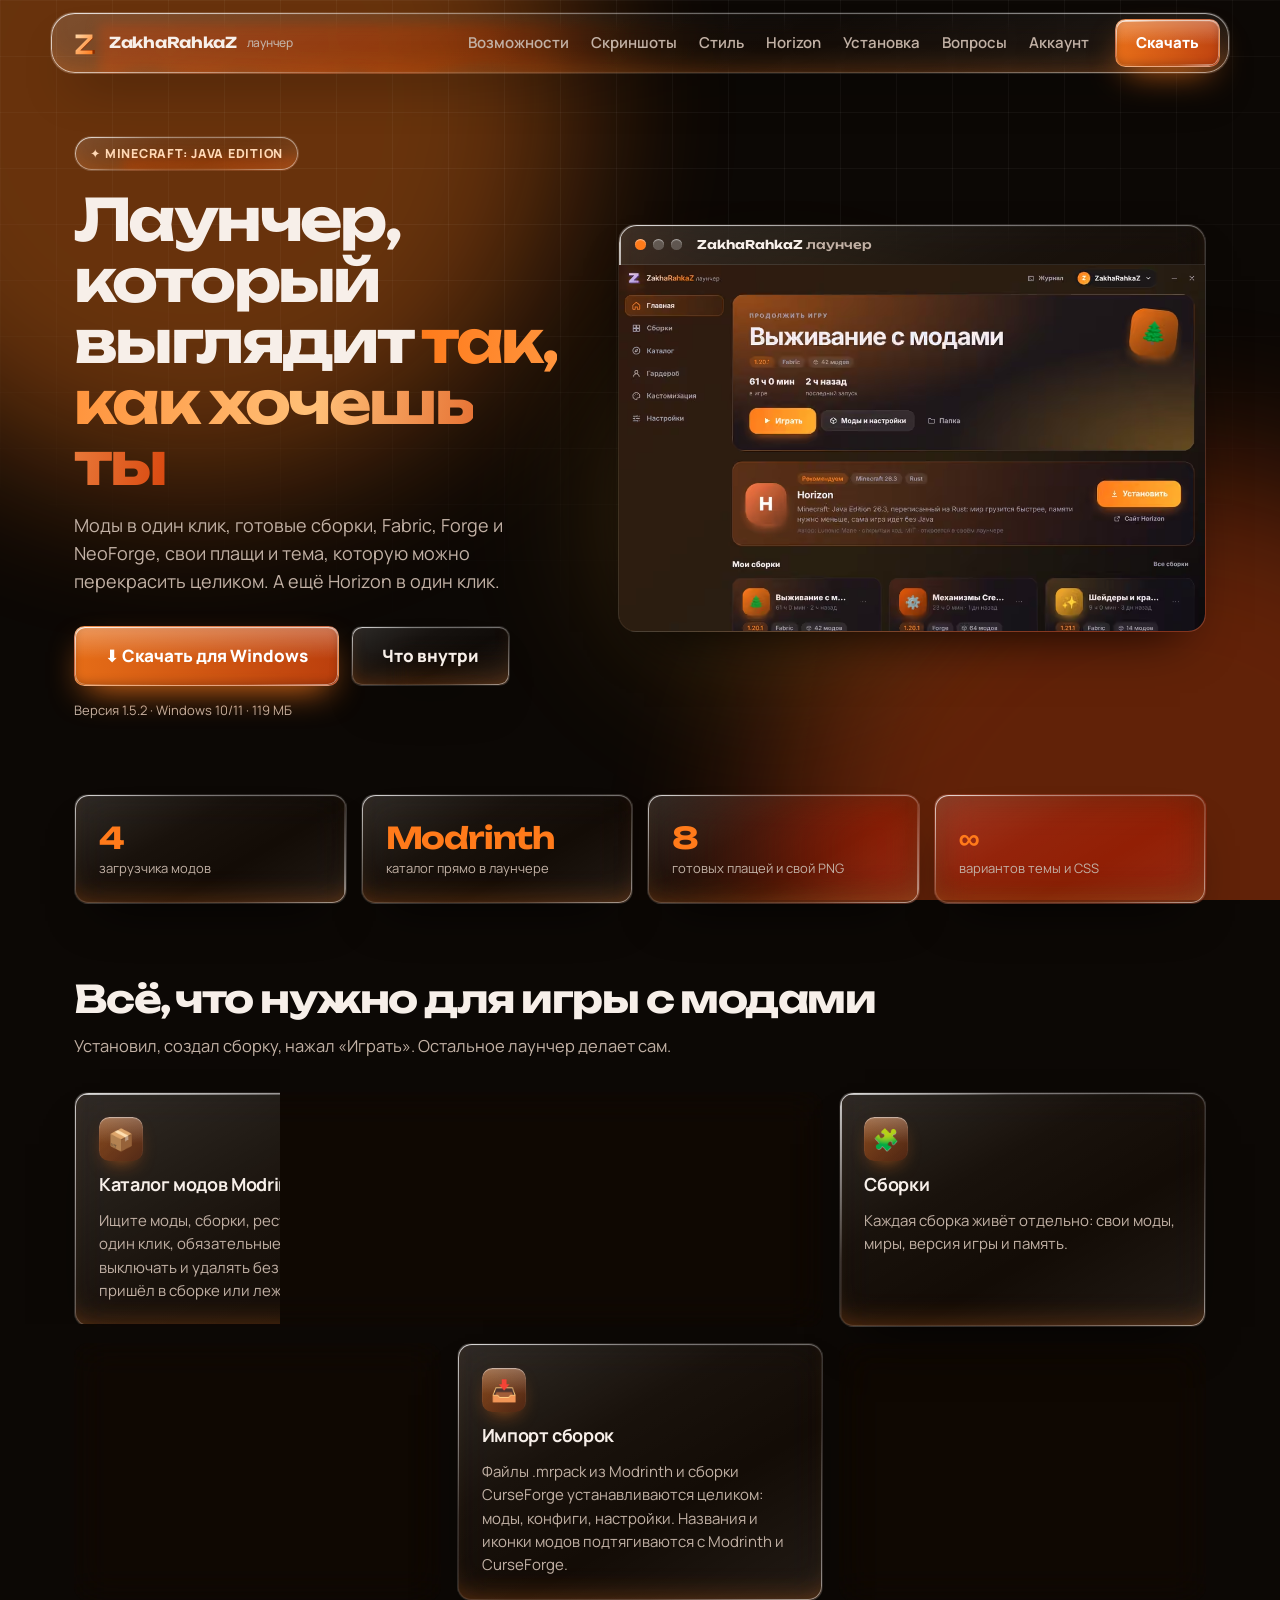
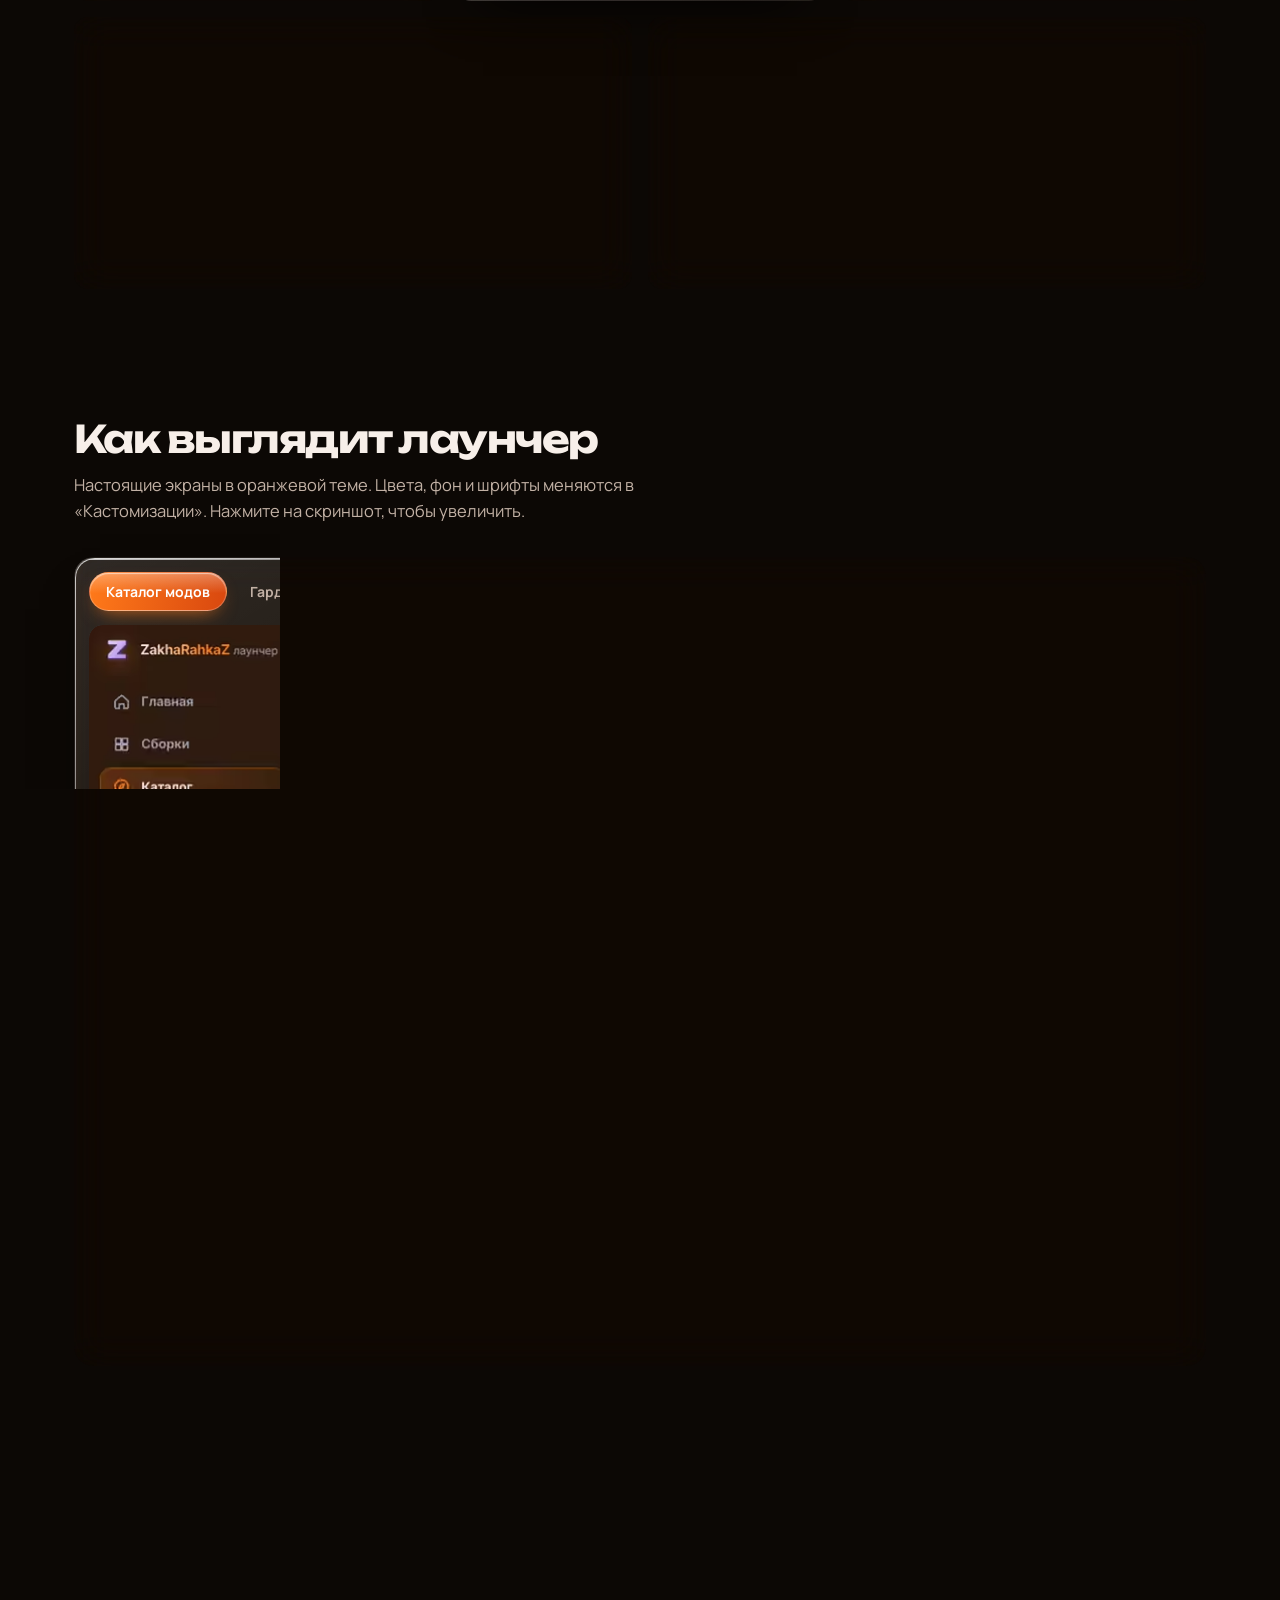
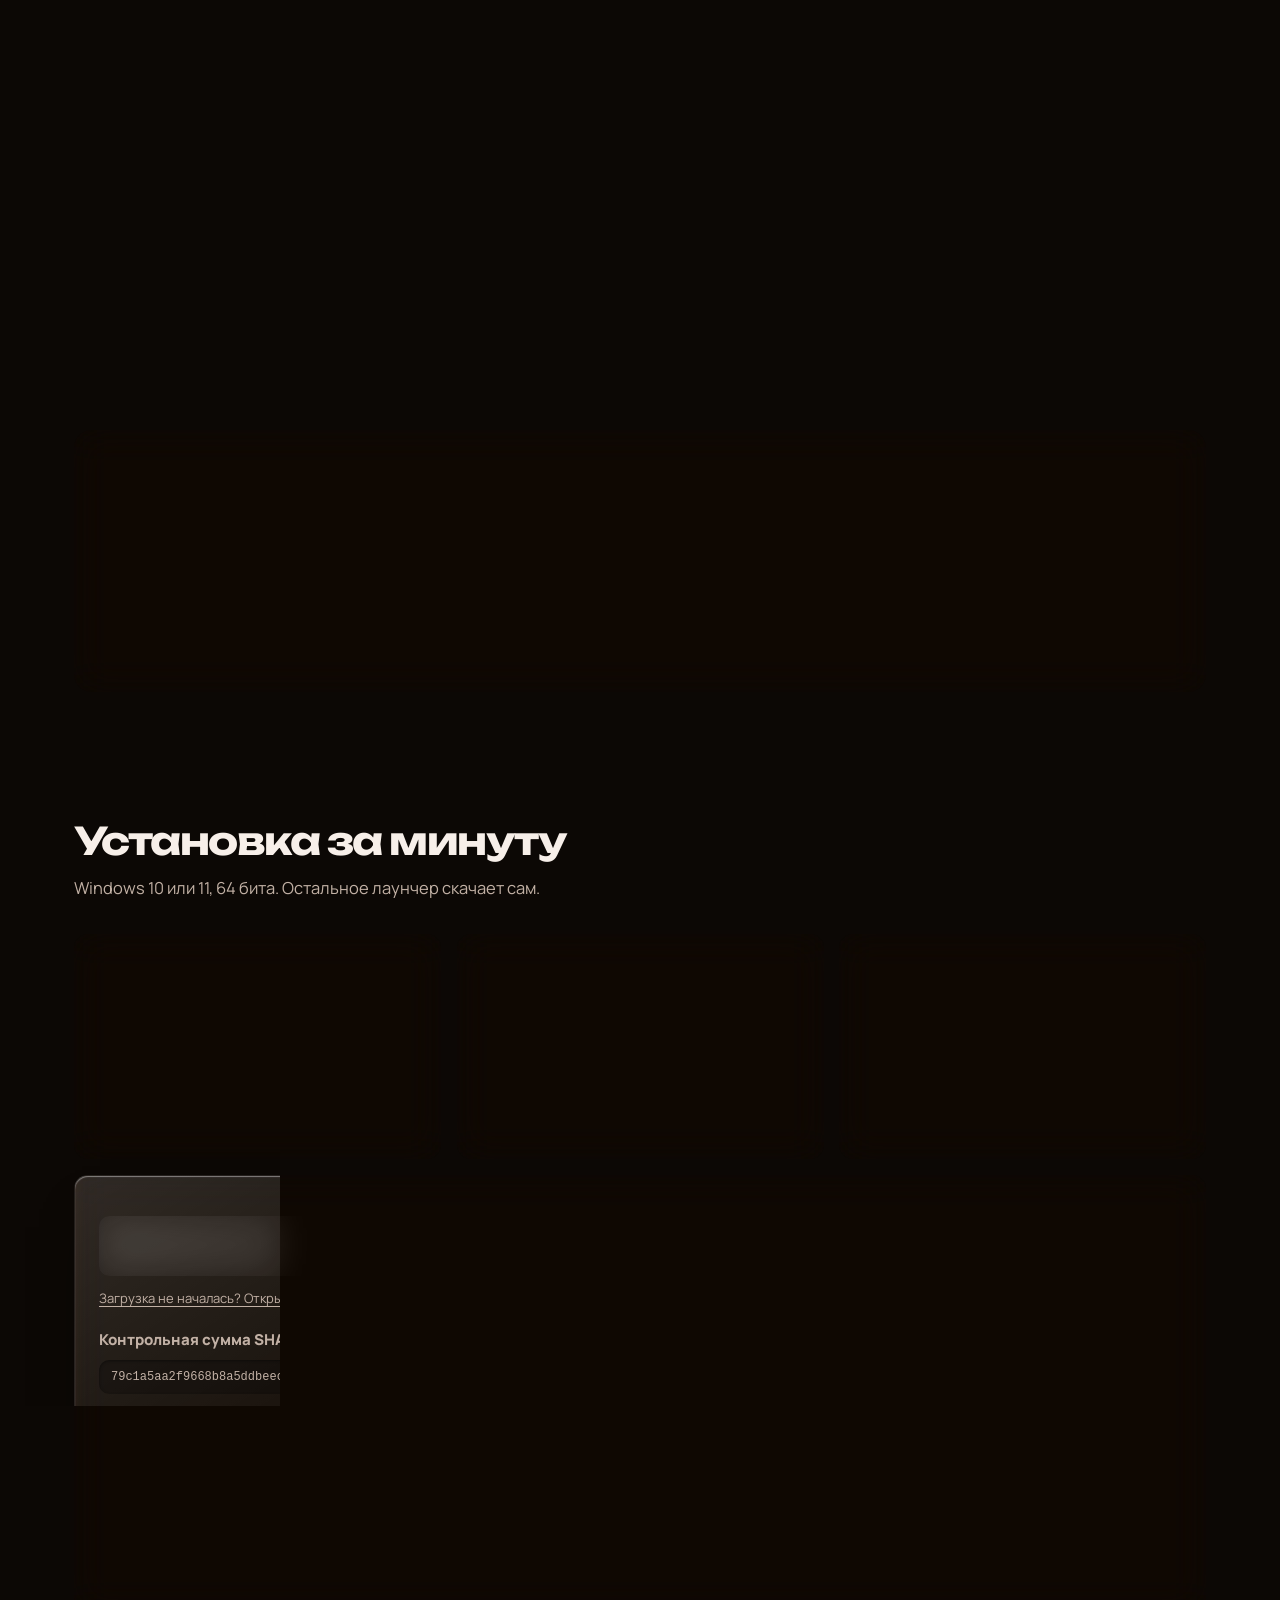
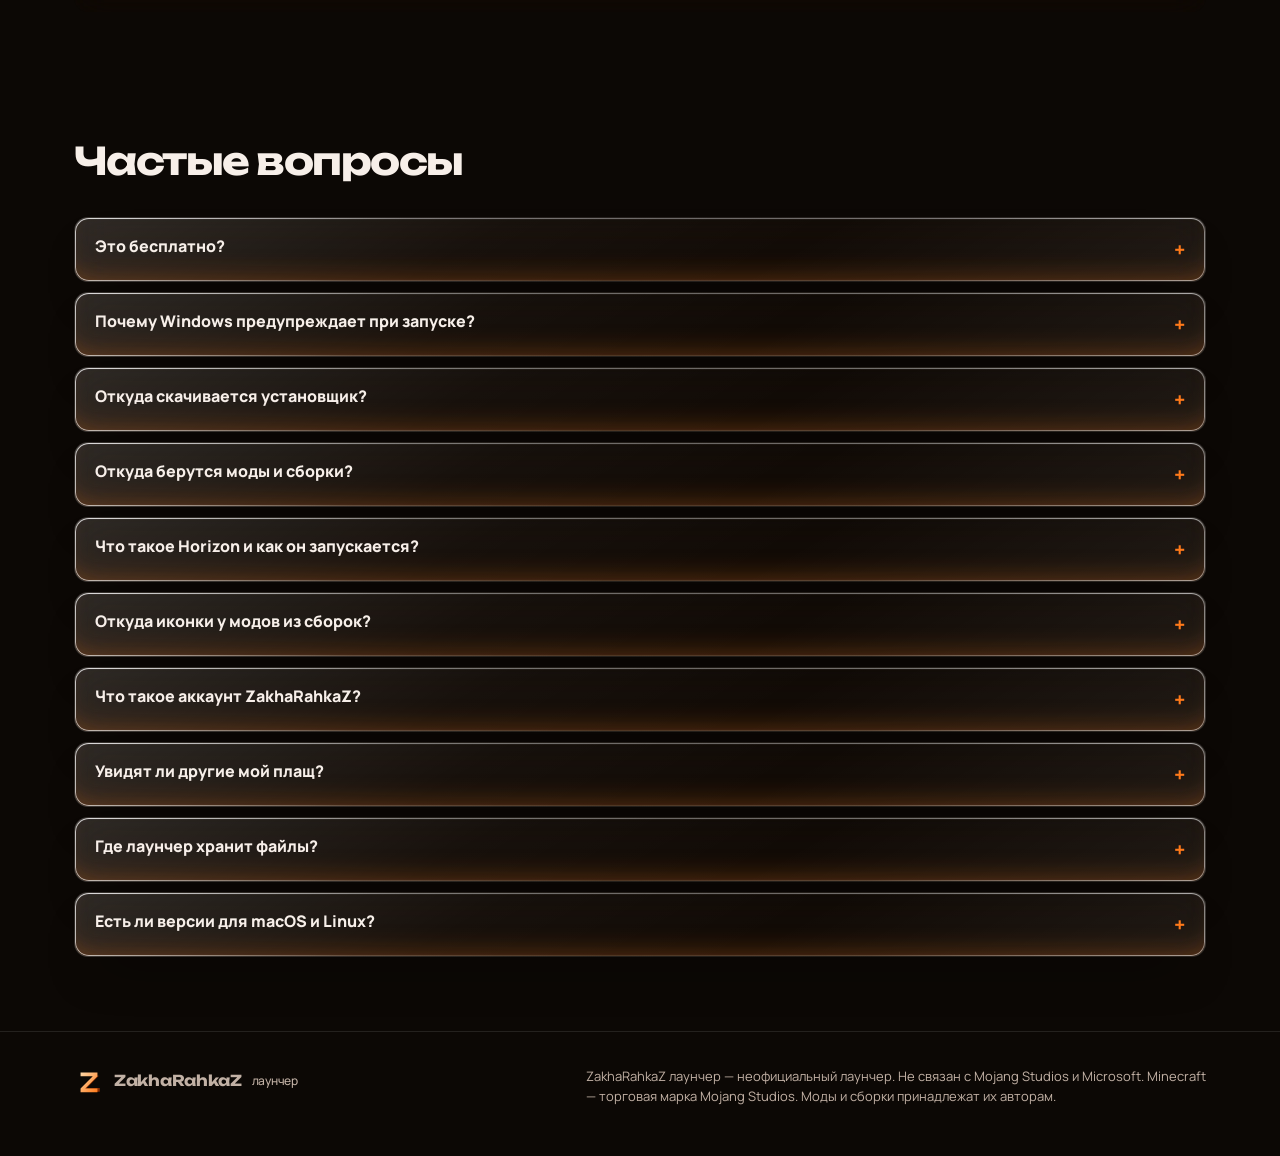
==== commit a28302c8: "Убрал Bedrock Edition с сайта: меню, тексты, вопросы и скриншот главной Co-Authored-By: Claude Opus " ====
--- a/index.html
+++ b/index.html
@@ -4,7 +4,7 @@
 <meta charset='utf-8'>
 <meta name='viewport' content='width=device-width,initial-scale=1'>
 <title>ZakhaRahkaZ лаунчер — Minecraft с модами, сборками и своим стилем</title>
-<meta name='description' content='Лаунчер Minecraft для Windows: каталог модов Modrinth с настоящими иконками, сборки, Fabric, Forge, NeoForge, запуск Bedrock Edition, плащи и полная кастомизация.'>
+<meta name='description' content='Лаунчер Minecraft для Windows: каталог модов Modrinth с настоящими иконками, сборки, Fabric, Forge, NeoForge, Horizon, плащи и полная кастомизация.'>
 <meta property='og:title' content='ZakhaRahkaZ лаунчер'>
 <meta property='og:description' content='Моды в один клик, свои сборки, плащи и тема, которую настраиваешь ты.'>
 <meta name='theme-color' content='#0c0805'>
@@ -83,8 +83,6 @@
 .capes{display:flex;gap:10px;flex-wrap:wrap}.capes canvas{width:46px;height:74px;image-rendering:pixelated;border-radius:var(--rs);cursor:pointer;border:2px solid transparent;background:rgba(255,255,255,.05)}.capes canvas.on{border-color:var(--accent)}
 .rust{display:grid;grid-template-columns:auto 1fr auto;gap:26px;align-items:center;padding:30px;border-radius:calc(var(--r) + 4px);background:linear-gradient(100deg,rgba(var(--rgb),.26),rgba(var(--rgb2),.1) 60%,rgba(255,255,255,.04))}
 .rust .big-r{width:96px;height:96px;border-radius:calc(var(--r) + 6px);display:grid;place-items:center;font:700 44px 'Unbounded',sans-serif;color:#fff;background:linear-gradient(180deg,rgba(255,255,255,.3),rgba(255,255,255,0) 55%),linear-gradient(135deg,var(--accent),var(--accent2));box-shadow:inset 0 1px 2px rgba(255,255,255,.7),0 18px 40px -14px var(--accent);transform:rotate(-5deg)}
-.rust .big-r.br{background:linear-gradient(180deg,rgba(255,255,255,.3),rgba(255,255,255,0) 55%),linear-gradient(135deg,#7cc142,#3f7a1f);box-shadow:inset 0 1px 2px rgba(255,255,255,.7),0 18px 40px -14px #5c9e31;transform:rotate(5deg)}
-#bedrock{padding-top:0}
 .rust .note{color:var(--soft);font-size:13px;margin-top:10px}.rust .acts{display:flex;flex-direction:column;gap:10px}
 .tag{display:inline-block;padding:3px 11px;border-radius:999px;background:rgba(255,255,255,.1);box-shadow:inset 0 1px 1px rgba(255,255,255,.2);font-size:12px;font-weight:700;color:var(--soft);margin-right:6px}
 .steps{display:grid;grid-template-columns:repeat(3,1fr);gap:16px}.steps .card{display:flex;flex-direction:column;gap:8px}
@@ -106,15 +104,15 @@
 <body>
 <svg width='0' height='0' style='position:absolute' aria-hidden='true'><filter id='lgf' x='0%' y='0%' width='100%' height='100%' color-interpolation-filters='sRGB'><feTurbulence type='fractalNoise' baseFrequency='0.012 0.018' numOctaves='2' seed='11' result='n'/><feGaussianBlur in='n' stdDeviation='3' result='nb'/><feDisplacementMap in='SourceGraphic' in2='nb' scale='30' xChannelSelector='R' yChannelSelector='G'/></filter></svg>
 <div class='bg'><i></i><i></i><i></i></div>
-<nav><div class='bar lg'><a class='brand' href='#top'><img src='favicon.svg' alt=''>ZakhaRahkaZ <small>лаунчер</small></a><div class='links'><a href='#features'>Возможности</a><a href='#shots'>Скриншоты</a><a href='#customize'>Стиль</a><a href='#horizon'>Horizon</a><a href='#bedrock'>Bedrock</a><a href='#install'>Установка</a><a href='#faq'>Вопросы</a><a href='account'>Аккаунт</a></div><a class='btn primary' data-dl href='#install'>Скачать</a></div></nav>
+<nav><div class='bar lg'><a class='brand' href='#top'><img src='favicon.svg' alt=''>ZakhaRahkaZ <small>лаунчер</small></a><div class='links'><a href='#features'>Возможности</a><a href='#shots'>Скриншоты</a><a href='#customize'>Стиль</a><a href='#horizon'>Horizon</a><a href='#install'>Установка</a><a href='#faq'>Вопросы</a><a href='account'>Аккаунт</a></div><a class='btn primary' data-dl href='#install'>Скачать</a></div></nav>
 <main class='wrap' id='top'>
 <section class='hero'>
-<div><span class='eyebrow lg'>✦ Minecraft Java и Bedrock</span>
+<div><span class='eyebrow lg'>✦ Minecraft: Java Edition</span>
 <h1>Лаунчер, который выглядит <em>так, как хочешь ты</em></h1>
-<p class='lead'>Моды в один клик, готовые сборки, Fabric, Forge и NeoForge, свои плащи и тема, которую можно перекрасить целиком. А ещё Horizon и Bedrock Edition в один клик.</p>
+<p class='lead'>Моды в один клик, готовые сборки, Fabric, Forge и NeoForge, свои плащи и тема, которую можно перекрасить целиком. А ещё Horizon в один клик.</p>
 <div class='cta'><a class='btn primary big' data-dl href='#install'>⬇ Скачать для Windows</a><a class='btn big' href='#features'>Что внутри</a></div>
 <div class='meta' id='meta'></div></div>
-<figure class='mock lg shotwin' id='mock'><div class='mock-bar'><i></i><i></i><i></i><b>ZakhaRahkaZ <span style='color:var(--soft);font-weight:500'>лаунчер</span></b></div><img src='img/home.avif' width='1100' height='688' alt='Главный экран ZakhaRahkaZ лаунчера: продолжить игру, Horizon и Minecraft: Bedrock Edition' fetchpriority='high' data-zoom></figure>
+<figure class='mock lg shotwin' id='mock'><div class='mock-bar'><i></i><i></i><i></i><b>ZakhaRahkaZ <span style='color:var(--soft);font-weight:500'>лаунчер</span></b></div><img src='img/home.avif' width='1100' height='688' alt='Главный экран ZakhaRahkaZ лаунчера: продолжить игру, Horizon и мои сборки' fetchpriority='high' data-zoom></figure>
 </section>
 <div class='stats rv'><div class='card lg stat'><b>4</b><span>загрузчика модов</span></div><div class='card lg stat'><b>Modrinth</b><span>каталог прямо в лаунчере</span></div><div class='card lg stat'><b>8</b><span>готовых плащей и свой PNG</span></div><div class='card lg stat'><b>∞</b><span>вариантов темы и CSS</span></div></div>
 <section id='features'><h2 class='rv'>Всё, что нужно для игры с модами</h2><p class='sub rv'>Установил, создал сборку, нажал «Играть». Остальное лаунчер делает сам.</p>
@@ -132,12 +130,11 @@
 <figure class='slide' data-t='Каталог модов'><img loading='lazy' src='img/catalog.avif' width='1100' height='688' alt='Каталог модов Modrinth в лаунчере: поиск, фильтры по версии и загрузчику, установка в один клик' data-zoom><figcaption><b>Каталог модов.</b> Поиск по Modrinth с настоящими иконками, фильтры по версии и загрузчику, установка в выбранную сборку одной кнопкой.</figcaption></figure>
 <figure class='slide' data-t='Гардероб'><img loading='lazy' src='img/wardrobe.avif' width='1100' height='688' alt='Гардероб: скин и плащ для офлайн-аккаунта, готовые плащи' data-zoom><figcaption><b>Гардероб.</b> Свой скин, плащ из PNG или один из восьми готовых.</figcaption></figure>
 <figure class='slide' data-t='Кастомизация'><img loading='lazy' src='img/customize.avif' width='1100' height='688' alt='Кастомизация: палитры, фон, прозрачность и размытие стекла, скругление, шрифты' data-zoom><figcaption><b>Кастомизация.</b> Палитры, фон, стекло, скругление, шрифты, масштаб и свой CSS.</figcaption></figure>
-<figure class='slide' data-t='Главная'><img loading='lazy' src='img/home.avif' width='1100' height='688' alt='Главный экран: продолжить игру и мои сборки' data-zoom><figcaption><b>Главная.</b> Последняя сборка, Horizon и Bedrock Edition в один клик.</figcaption></figure>
+<figure class='slide' data-t='Главная'><img loading='lazy' src='img/home.avif' width='1100' height='688' alt='Главный экран: продолжить игру и мои сборки' data-zoom><figcaption><b>Главная.</b> Последняя сборка, Horizon в один клик и все ваши сборки.</figcaption></figure>
 </div></div></section>
 <section id='customize'><h2 class='rv'>Перекрась всё под себя</h2><p class='sub rv'>Тема лаунчера настраивается полностью. Попробуйте прямо здесь: цвета и форма этой страницы меняются вместе с превью.</p>
 <div class='card lg rv' style='display:grid;grid-template-columns:1fr 1fr;gap:30px;align-items:center'><div style='display:flex;flex-direction:column;gap:20px'><div><p style='font-weight:800;margin-bottom:10px;color:var(--text)'>Палитра</p><div class='sw' id='sw'></div></div><div class='range'>Скругление<input id='rr' type='range' min='0' max='32' value='14'><span id='rrv'>14</span></div><div class='range'>Стекло<input id='bb' type='range' min='0' max='40' value='18'><span id='bbv'>18</span></div><p>В лаунчере также: фон (своё фото), режимы тёмный, AMOLED и светлый, шрифты, масштаб, меню сверху и свой CSS.</p></div><div class='mock lg' style='transform:none'><div class='mock-body' style='grid-template-columns:1fr;min-height:0'><div class='mock-main'><div class='m-hero'><small>ПРЕДПРОСМОТР</small><h3>Твой стиль</h3><div class='chips'><em>Акцент</em><em>Стекло</em><em>Радиус</em></div><button class='m-play'>▶ Играть</button></div></div></div></div></div></section>
 <section id='horizon'><div class='rust lg rv'><div class='big-r'>H</div><div><span class='tag'>Рекомендуем</span><span class='tag'>Minecraft 26.3</span><span class='tag'>Rust</span><h2 style='margin:12px 0 8px;font-size:28px'>Horizon</h2><p style='color:var(--soft)'>Minecraft: Java Edition 26.3, переписанный с нуля на Rust. Открытый проект под лицензией MIT: по замерам авторов мир грузится быстрее, а памяти нужно меньше, сама игра идёт без Java. Лаунчер ставит Horizon одной кнопкой: скачает файлы Minecraft 26.3, Java 25 для разовой подготовки и официальный лаунчер Horizon с GitHub.</p><p class='note'>Моды Fabric и Forge в Horizon не работают. Нужна видеокарта с поддержкой Vulkan.</p></div><div class='acts'><a class='btn primary big' data-dl href='#install'>Скачать лаунчер</a><a class='btn' href='https://playhorizon.dev' target='_blank' rel='noopener'>Сайт Horizon</a></div></div></section>
-<section id='bedrock'><div class='rust lg rv'><div class='big-r br'>B</div><div><span class='tag'>Bedrock</span><span class='tag'>Microsoft Store</span><span class='tag'>Ultimate Collection</span><h2 style='margin:12px 0 8px;font-size:28px'>Minecraft: Bedrock Edition</h2><p style='color:var(--soft)'>Лаунчер сам скачает Bedrock Edition из Microsoft Store на ваш аккаунт Microsoft (подойдёт Ultimate Collection, любой другой набор с Bedrock или Game Pass) и запустит её кнопкой с главной. Там же папка миров и импорт аддонов: .mcpack, .mcaddon, .mcworld и .mctemplate. Подходят и новые версии на GDK (1.21.120 и выше), и старые UWP, а Preview запускается отдельной кнопкой.</p><p class='note'>Bedrock продаётся в Microsoft Store и привязан к аккаунту Microsoft: если игры на аккаунте ещё нет, Store предложит её купить. Лаунчер качает игру только из Store и ничего не взламывает.</p></div><div class='acts'><a class='btn primary big' data-dl href='#install'>Скачать лаунчер</a><a class='btn' href='https://www.xbox.com/games/store/minecraft-java-bedrock-edition-ultimate-collection/9NKHWG572L31' target='_blank' rel='noopener'>Ultimate Collection</a></div></div></section>
 <section id='install'><h2 class='rv'>Установка за минуту</h2><p class='sub rv'>Windows 10 или 11, 64 бита. Остальное лаунчер скачает сам.</p>
 <div class='steps'><div class='card lg rv'><span class='num'>1</span><h3>Скачайте</h3><p>Нажмите кнопку ниже и сохраните установщик ZakhaRahkaZ Launcher.exe.</p></div><div class='card lg rv'><span class='num'>2</span><h3>Запустите</h3><p>Если Windows покажет предупреждение SmartScreen, нажмите «Подробнее», затем «Выполнить в любом случае». Установщик пока без платной подписи.</p></div><div class='card lg rv'><span class='num'>3</span><h3>Играйте</h3><p>Добавьте аккаунт справа вверху, создайте сборку или установите готовую из каталога и нажмите «Играть».</p></div></div>
 <div class='card lg rv' style='margin-top:16px'><div class='dlbox'><a class='btn primary big' data-dl href='#install'>⬇ Скачать ZakhaRahkaZ Launcher</a><div><b id='ver'></b><div class='meta' id='meta2'></div></div></div><a class='mirror' id='mirror' href='#install' target='_blank' rel='noopener' hidden>Загрузка не началась? Открыть файл на Google Диске</a><p style='margin-top:18px;font-weight:800'>Контрольная сумма SHA-256</p><div class='dlbox' style='margin-top:6px'><div class='hash' id='sha'></div><button class='btn' id='copy'>Копировать</button></div><p style='margin-top:18px;font-weight:800'>Что нового</p><ul class='log' id='log'></ul></div></section>
@@ -147,7 +144,6 @@
 <details class='lg'><summary>Откуда скачивается установщик?</summary><p>С Google Диска автора. Если браузер покажет страницу Диска с предупреждением о проверке на вирусы, нажмите «Всё равно скачать»: Диск не проверяет файлы больше 100 МБ.</p></details>
 <details class='lg'><summary>Откуда берутся моды и сборки?</summary><p>Каталог работает на Modrinth. Сборки CurseForge ставятся через их официальный API: нужен бесплатный ключ с console.curseforge.com, его вставляют в Настройки.</p></details>
 <details class='lg'><summary>Что такое Horizon и как он запускается?</summary><p>Это независимый открытый проект Людовика Мари: Minecraft: Java Edition 26.3, написанный заново на Rust. Он не связан с Mojang и не содержит её кода и ресурсов, а нужные файлы берёт из вашей копии Minecraft. ZakhaRahkaZ лаунчер скачивает официальный лаунчер Horizon с GitHub и запускает его, а первая подготовка проходит уже в нём. Java-моды Fabric и Forge в Horizon не запускаются.</p></details>
-<details class='lg'><summary>Как скачать и запустить Bedrock Edition?</summary><p>Нажмите «Установить» на карточке Bedrock на главной. Лаунчер скачает игру из Microsoft Store на аккаунт Microsoft, под которым вы вошли в Windows, и покажет прогресс. Если тихо не получится (нет winget или игры ещё нет на аккаунте), откроется страница игры в Store: нажмите «Установить» или купите её, например Ultimate Collection (Java и Bedrock, пять аддонов, предметы для персонажа и 1000 Minecoins). Лаунчер сам заметит, когда установка закончится, и покажет кнопки «Играть», «Миры» и «Аддоны».</p></details>
 <details class='lg'><summary>Откуда иконки у модов из сборок?</summary><p>Лаунчер считает хеш каждого файла и спрашивает Modrinth, какой это проект. Если Modrinth мод не знает, а в Настройках есть ключ CurseForge, поиск идёт по отпечатку файла на CurseForge. Результат запоминается, поэтому повторно ничего не скачивается.</p></details>
 <details class='lg'><summary>Что такое аккаунт ZakhaRahkaZ?</summary><p>Бесплатный игровой аккаунт: ник и пароль, без почты и без лицензии Minecraft. Зарегистрируйтесь в лаунчере («Аккаунт» → «Аккаунт ZakhaRahkaZ») или <a class='lnk' href='account'>на сайте</a>. Ник занят только за вами, а серверы с аккаунтами ZakhaRahkaZ проверяют, что заходите именно вы. На лицензионные серверы Mojang с ним не пустят.</p></details>
 <details class='lg'><summary>Увидят ли другие мой плащ?</summary><p>На аккаунте ZakhaRahkaZ — да: скин и плащ хранятся на сервере аккаунтов, и их видят все игроки на серверах, подключённых к аккаунтам ZakhaRahkaZ. Как подключить свой сервер, написано <a class='lnk' href='account#servers'>на странице аккаунта</a>. На офлайн-аккаунте скин и плащ видны только вам.</p></details>
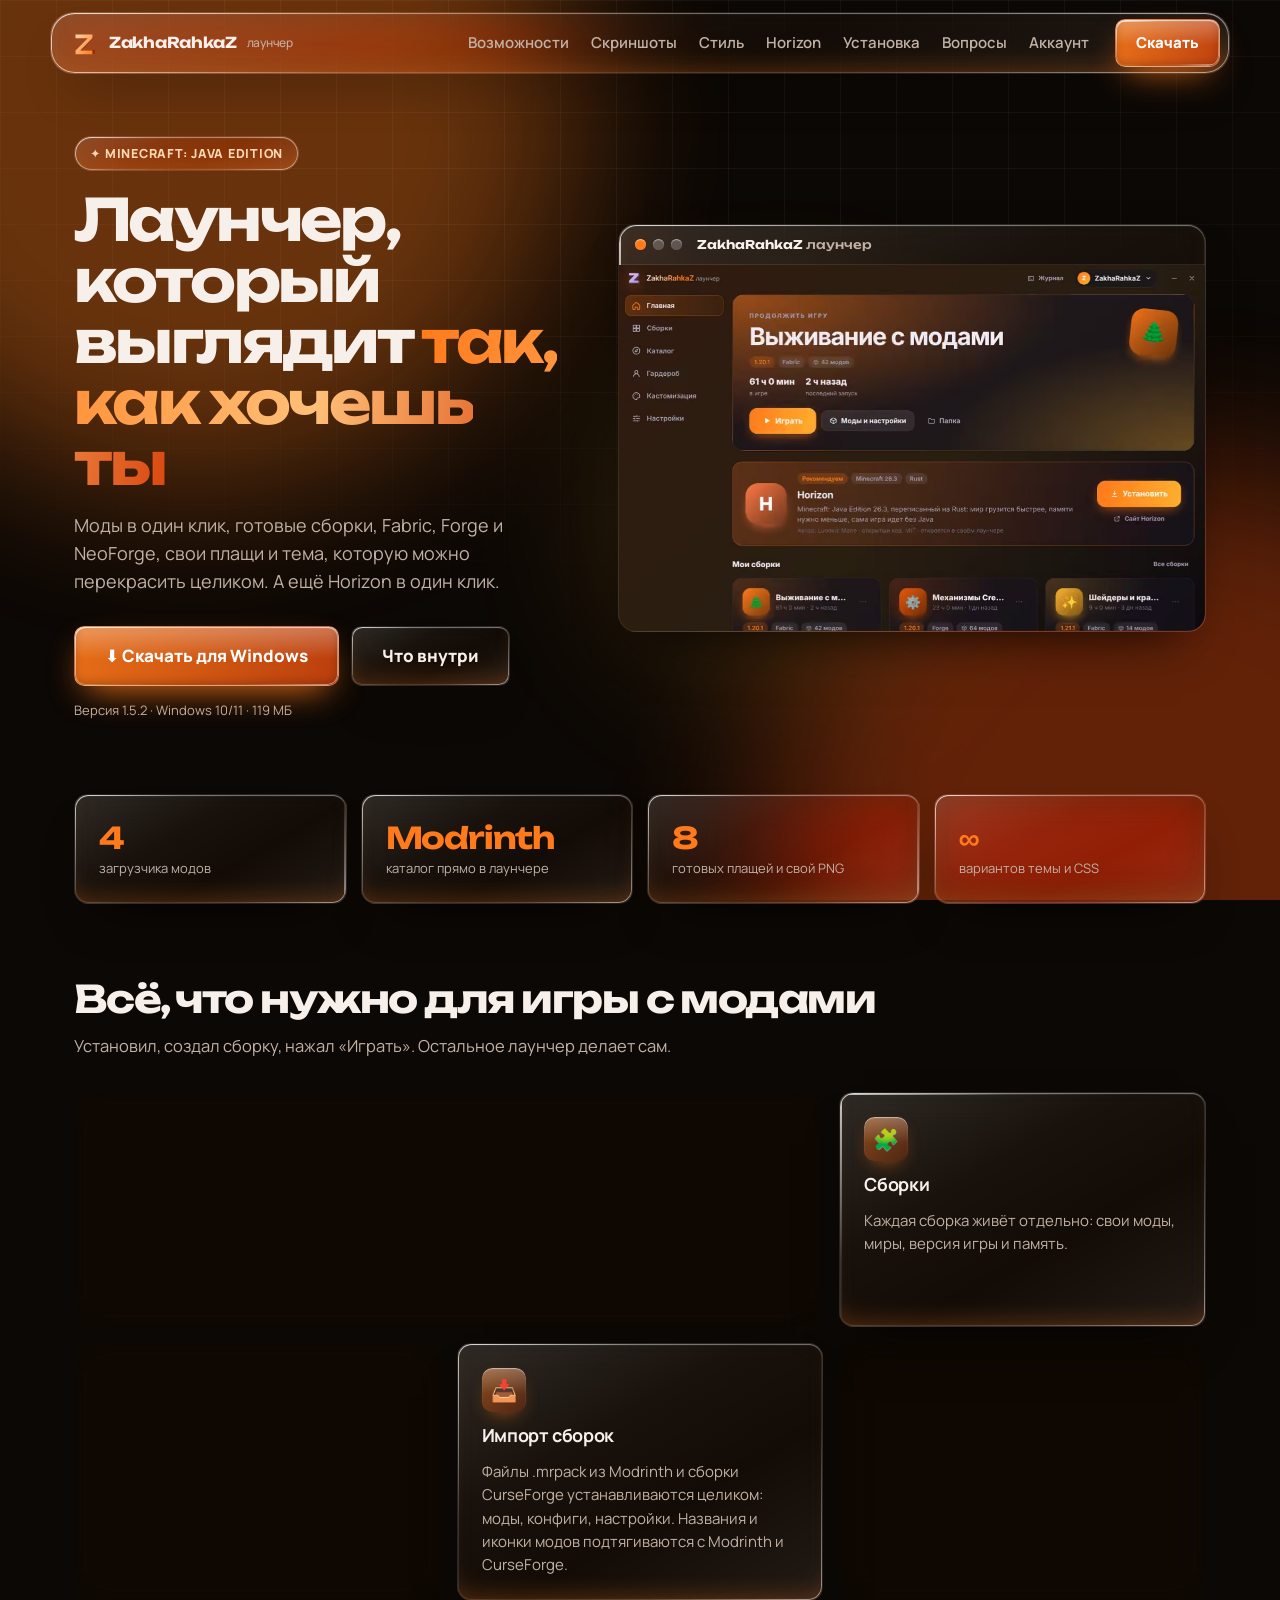
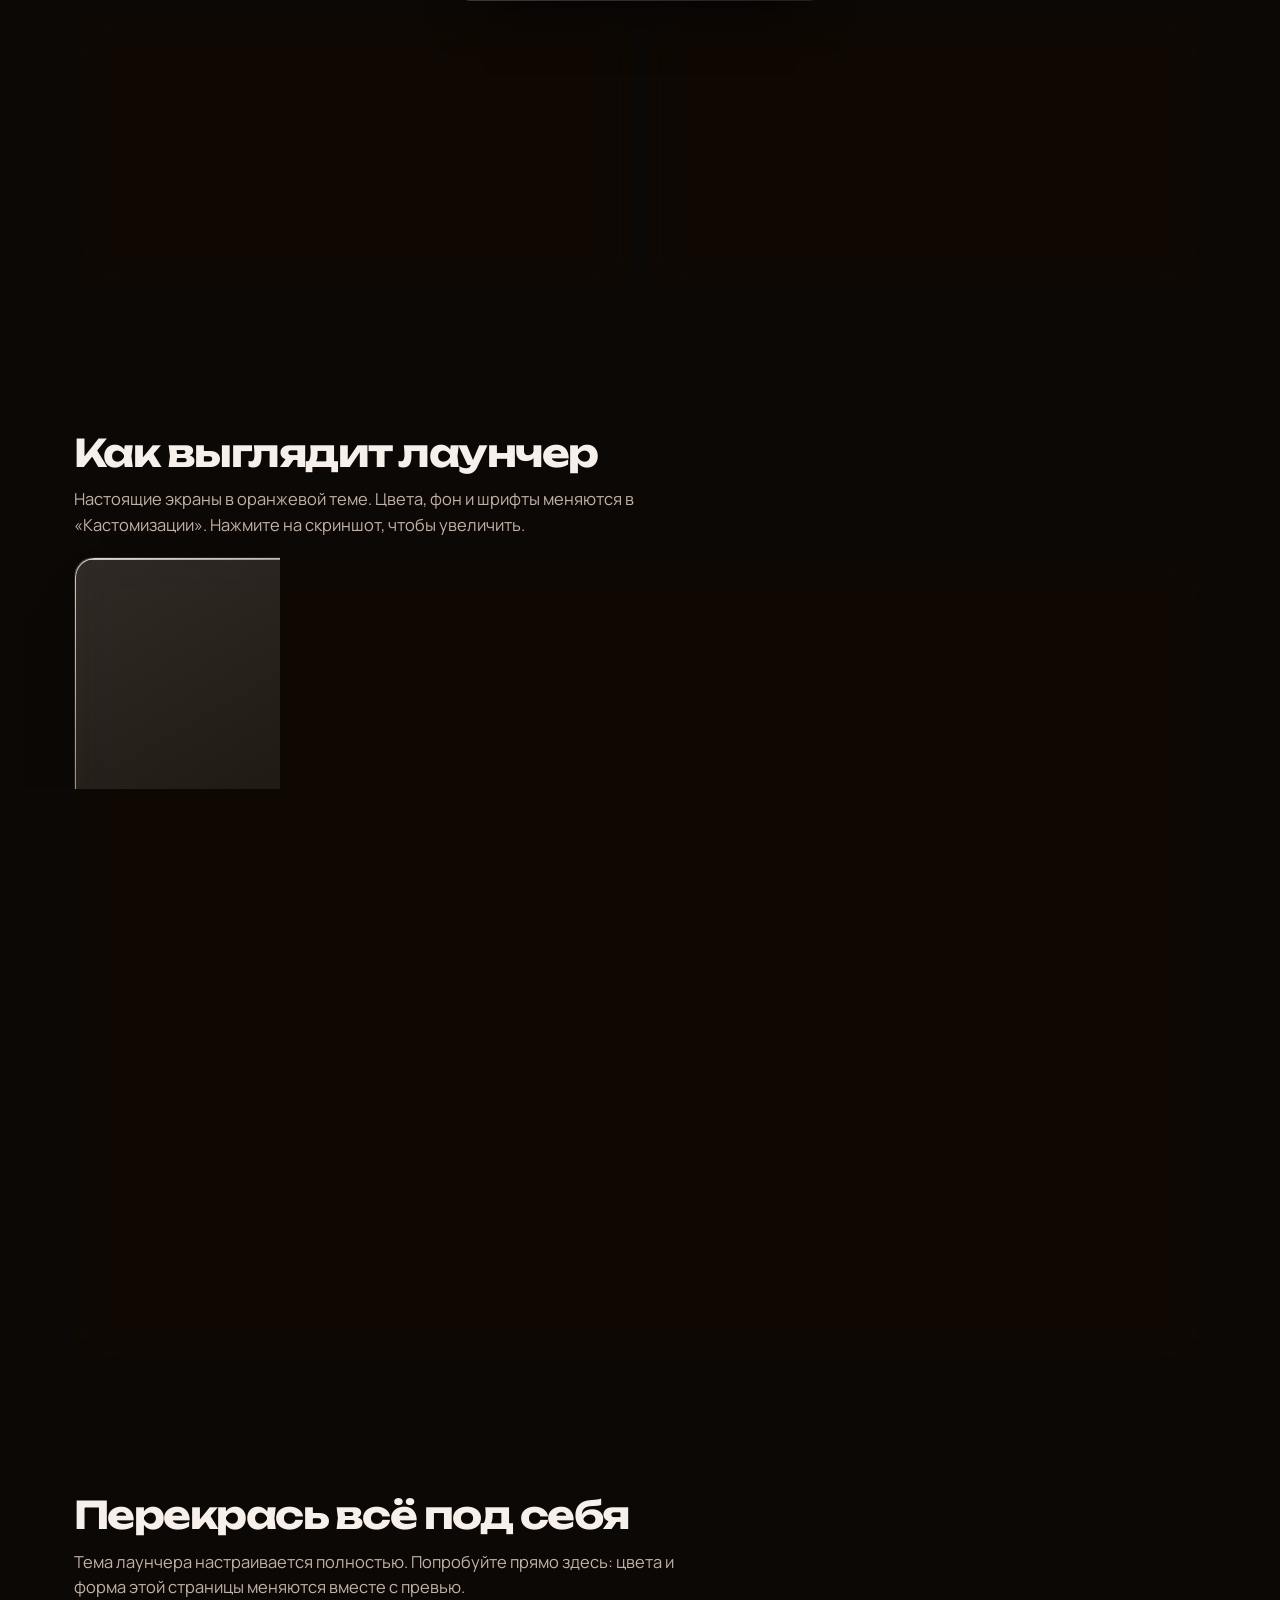
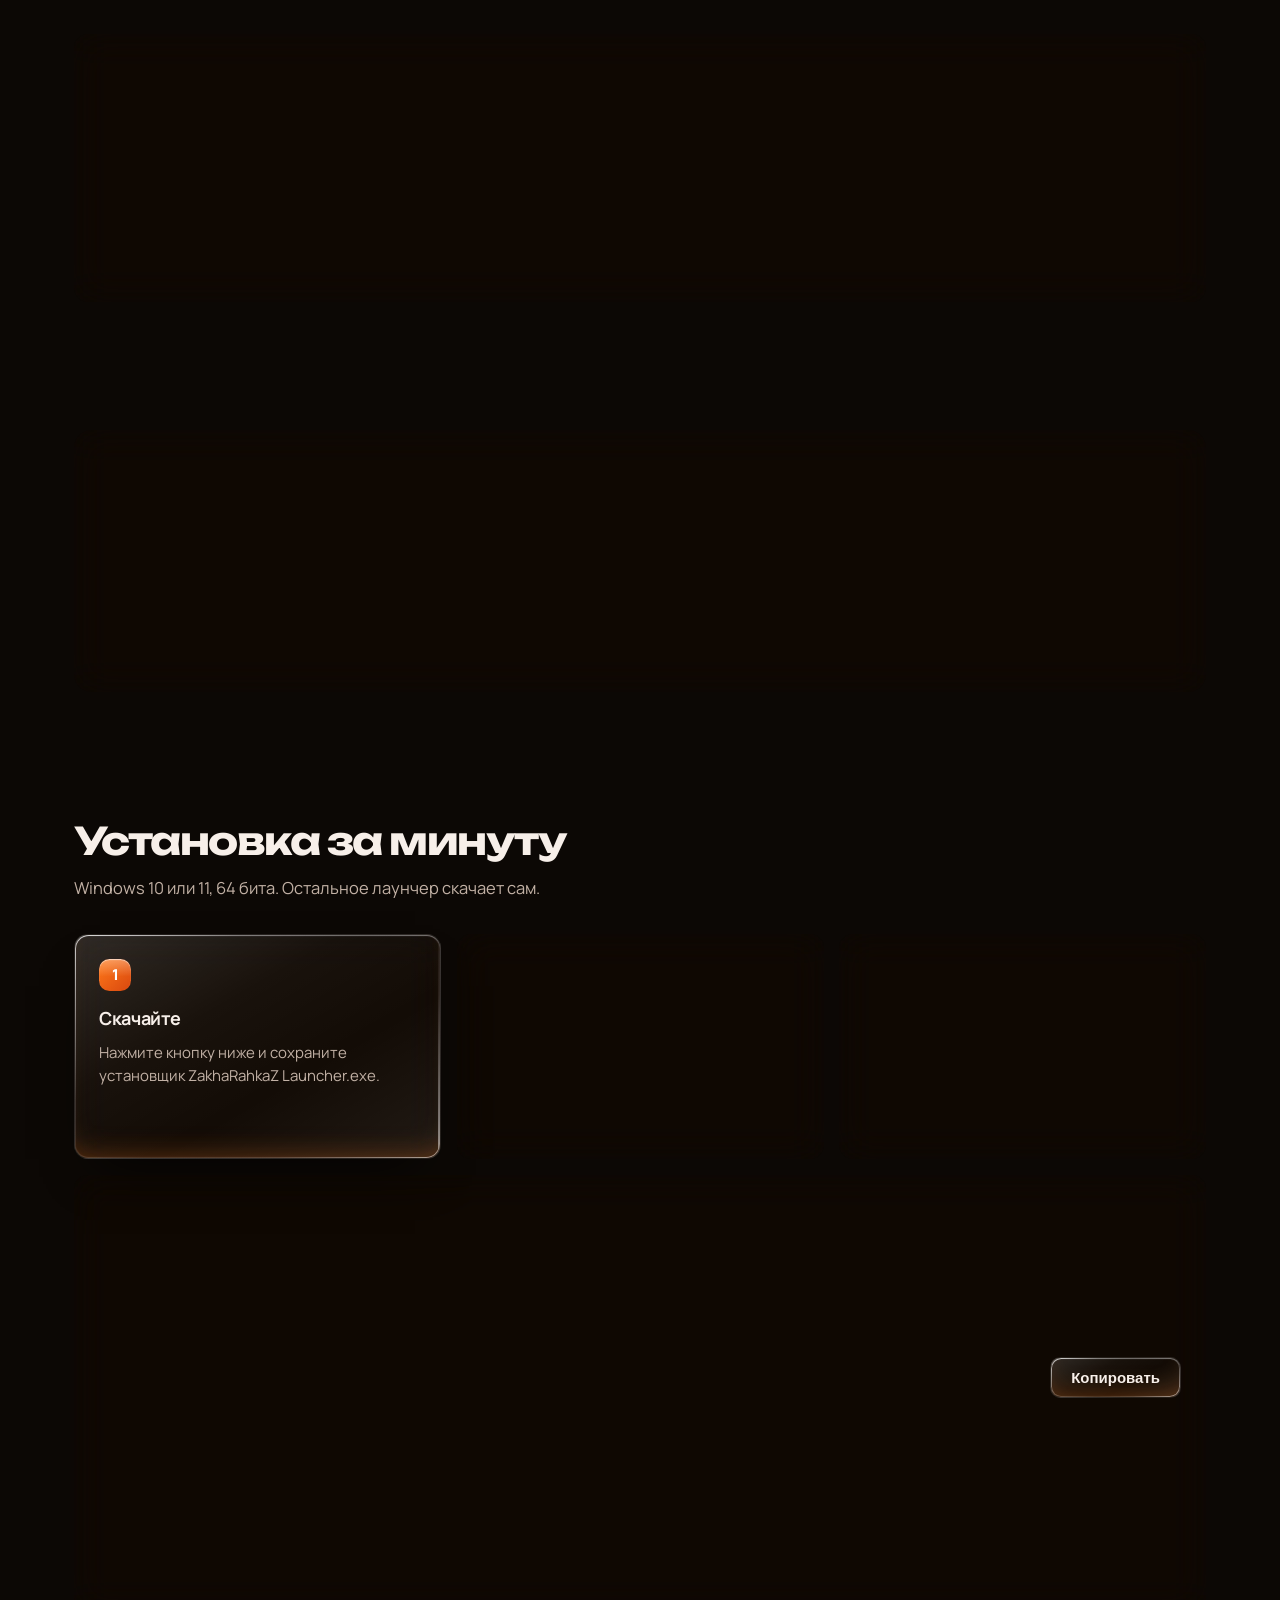
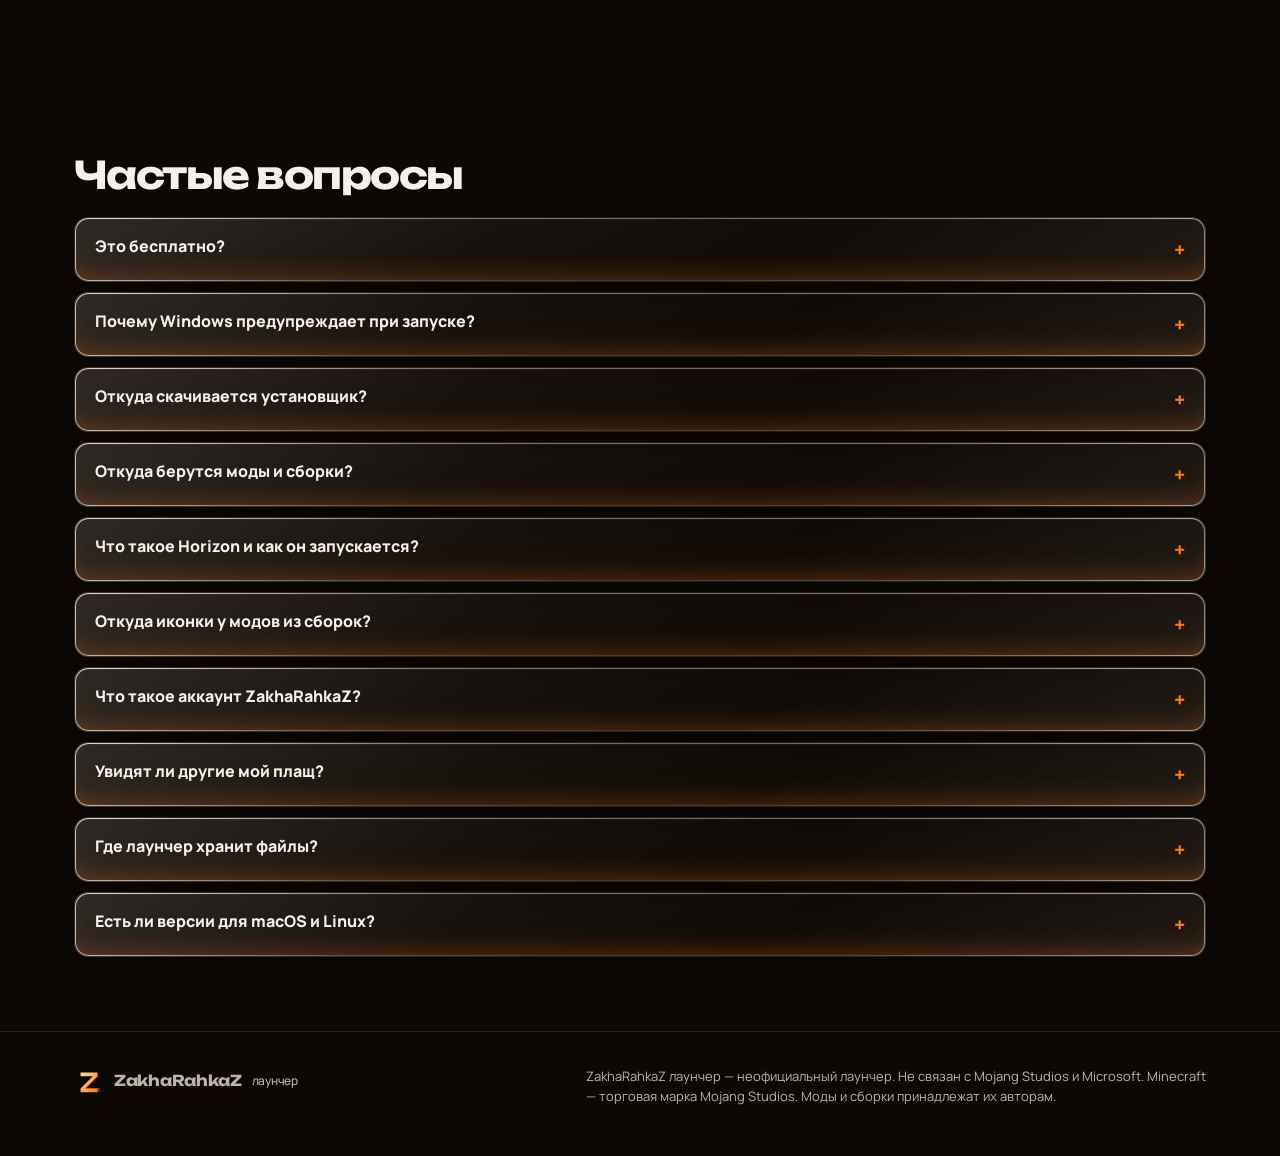
==== commit aa3fe81e: "Убрано мигание стекла: статичный фон, без SVG-преломления и подсветки за курсором, без сдвигов при н" ====
--- a/index.html
+++ b/index.html
@@ -20,35 +20,31 @@
 /* Фон: цветные пятна и сетка, чтобы стеклу было что преломлять */
 .bg{position:fixed;inset:0;z-index:-1;overflow:hidden}
 .bg i{position:absolute;border-radius:50%;filter:blur(80px)}
-.bg i:nth-child(1){width:60vmax;height:60vmax;background:var(--accent);opacity:.38;left:-15vmax;top:-22vmax;animation:dr 26s ease-in-out infinite alternate}
-.bg i:nth-child(2){width:62vmax;height:62vmax;background:var(--accent2);opacity:.42;right:-22vmax;bottom:-28vmax;animation:dr 32s ease-in-out infinite alternate-reverse}
-.bg i:nth-child(3){width:26vmax;height:26vmax;background:#ffb02e;opacity:.2;left:48%;top:38%;animation:dr2 22s ease-in-out infinite alternate}
+.bg i:nth-child(1){width:60vmax;height:60vmax;background:var(--accent);opacity:.38;left:-15vmax;top:-22vmax}
+.bg i:nth-child(2){width:62vmax;height:62vmax;background:var(--accent2);opacity:.42;right:-22vmax;bottom:-28vmax}
+.bg i:nth-child(3){width:26vmax;height:26vmax;background:#ffb02e;opacity:.2;left:48%;top:38%}
 .bg::after{content:'';position:absolute;inset:0;background-image:linear-gradient(rgba(255,255,255,.045) 1px,transparent 1px),linear-gradient(90deg,rgba(255,255,255,.045) 1px,transparent 1px);background-size:56px 56px;-webkit-mask:radial-gradient(120% 90% at 50% 0,#000 30%,transparent 80%);mask:radial-gradient(120% 90% at 50% 0,#000 30%,transparent 80%)}
-@keyframes dr{to{transform:translate(7vmax,5vmax) scale(1.15)}}
-@keyframes dr2{to{transform:translate(-14vmax,-8vmax) scale(1.3)}}
 
 /* Жидкое стекло */
 .lg,.btn{position:relative;isolation:isolate;background:linear-gradient(150deg,rgba(255,255,255,.14),rgba(255,255,255,.045) 36%,rgba(255,255,255,.02) 62%,rgba(255,255,255,.08));-webkit-backdrop-filter:blur(var(--blur)) saturate(175%) brightness(1.06);backdrop-filter:blur(var(--blur)) saturate(175%) brightness(1.06);border:1px solid rgba(255,255,255,.07);box-shadow:inset 0 1px 1px rgba(255,255,255,.42),inset 0 -1px 1px rgba(255,255,255,.12),inset 0 -18px 32px -22px rgba(var(--rgb),.45),0 26px 50px -26px rgba(0,0,0,.85)}
 .lg::before,.btn::before{content:'';position:absolute;inset:0;border-radius:inherit;padding:1.2px;background:linear-gradient(135deg,rgba(255,255,255,.75),rgba(255,255,255,.1) 28%,rgba(255,255,255,0) 50%,rgba(255,255,255,.08) 72%,rgba(255,255,255,.5));-webkit-mask:linear-gradient(#000 0 0) content-box,linear-gradient(#000 0 0);-webkit-mask-composite:xor;mask-composite:exclude;pointer-events:none;z-index:2}
-.lg::after,.btn::after{content:'';position:absolute;inset:0;border-radius:inherit;pointer-events:none;z-index:2;background:radial-gradient(340px circle at var(--mx,30%) var(--my,0%),rgba(255,255,255,.13),transparent 55%);opacity:0;transition:opacity .35s}
+.lg::after,.btn::after{content:'';position:absolute;inset:0;border-radius:inherit;pointer-events:none;z-index:2;background:radial-gradient(120% 90% at 30% 0%,rgba(255,255,255,.11),transparent 60%);opacity:0;transition:opacity .3s;will-change:opacity}
 .lg:hover::after,.btn:hover::after{opacity:1}
-/* Преломление фона (Chrome, Edge, Яндекс, Opera) */
-.refract nav .bar,.refract .btn:not(.primary),.refract .toast,.refract .eyebrow{-webkit-backdrop-filter:url(#lgf) blur(6px) saturate(160%) brightness(1.06);backdrop-filter:url(#lgf) blur(6px) saturate(160%) brightness(1.06)}
 
 .wrap{max-width:1180px;margin:0 auto;padding:0 24px}
 nav{position:sticky;top:12px;z-index:20;padding:0 16px;margin-top:12px}
 nav .bar{max-width:1180px;margin:0 auto;display:flex;align-items:center;gap:26px;height:62px;padding:0 9px 0 18px;border-radius:calc(var(--r) + 10px)}
 .brand{display:flex;align-items:center;gap:10px;font-family:'Unbounded',sans-serif;font-weight:700;font-size:15px;letter-spacing:-.02em;white-space:nowrap}.brand img{width:30px;height:30px}.brand small{font-family:'Manrope';font-weight:500;color:var(--soft);font-size:12px}
 nav .links{display:flex;gap:22px;margin-left:auto;color:var(--soft);font-weight:600}nav .links a:hover{color:var(--text)}
-.btn{display:inline-flex;align-items:center;justify-content:center;gap:9px;padding:11px 20px;border-radius:var(--rb);font-weight:800;cursor:pointer;color:var(--text);font-size:15px;transition:transform .2s cubic-bezier(.3,1.6,.5,1),filter .2s,box-shadow .2s}
-.btn:hover{transform:translateY(-2px) scale(1.02)}.btn:active{transform:scale(.97)}
-.btn.primary{color:var(--on);border-color:rgba(255,255,255,.22);background:linear-gradient(180deg,rgba(255,255,255,.3),rgba(255,255,255,0) 55%),linear-gradient(100deg,color-mix(in srgb,var(--accent) 90%,transparent),color-mix(in srgb,var(--accent2) 85%,transparent));box-shadow:inset 0 1px 1px rgba(255,255,255,.65),inset 0 -3px 8px rgba(0,0,0,.22),0 14px 34px -12px rgba(var(--rgb),.95)}.btn.primary:hover{filter:brightness(1.1)}
+.btn{display:inline-flex;align-items:center;justify-content:center;gap:9px;padding:11px 20px;border-radius:var(--rb);font-weight:800;cursor:pointer;color:var(--text);font-size:15px;transition:transform .1s,border-color .2s}
+.btn:hover{border-color:rgba(255,255,255,.2)}.btn:active{transform:translateY(1px)}
+.btn.primary{color:var(--on);border-color:rgba(255,255,255,.22);background:linear-gradient(180deg,rgba(255,255,255,.3),rgba(255,255,255,0) 55%),linear-gradient(100deg,color-mix(in srgb,var(--accent) 90%,transparent),color-mix(in srgb,var(--accent2) 85%,transparent));box-shadow:inset 0 1px 1px rgba(255,255,255,.65),inset 0 -3px 8px rgba(0,0,0,.22),0 14px 34px -12px rgba(var(--rgb),.95)}
 .btn.big{padding:16px 30px;font-size:17px}
 .hero{padding:62px 0 40px;display:grid;grid-template-columns:.95fr 1.12fr;gap:46px;align-items:center}
 .eyebrow{display:inline-flex;gap:8px;align-items:center;padding:7px 15px;border-radius:999px;color:#ffd8b5;font-weight:800;font-size:12.5px;letter-spacing:.06em;text-transform:uppercase}
 h1{font-family:'Unbounded',sans-serif;font-size:clamp(32px,5vw,58px);line-height:1.05;letter-spacing:-.045em;margin:18px 0 18px;overflow-wrap:anywhere}h1 em{font-style:normal;background:linear-gradient(100deg,var(--accent),#ffc078 60%,var(--accent2));-webkit-background-clip:text;background-clip:text;color:transparent}
 .lead{color:var(--soft);font-size:18px;max-width:520px}.cta{display:flex;gap:12px;flex-wrap:wrap;margin:30px 0 14px}.meta{color:var(--soft);font-size:13px}
-.mock{border-radius:calc(var(--r) + 4px);overflow:hidden;transition:transform .2s ease-out;transform-style:preserve-3d}
+.mock{border-radius:calc(var(--r) + 4px);overflow:hidden}
 .mock-bar{display:flex;align-items:center;gap:7px;padding:12px 16px;border-bottom:1px solid var(--line);font:700 12px 'Unbounded',sans-serif}.mock-bar i{width:11px;height:11px;border-radius:50%;background:rgba(255,255,255,.22);box-shadow:inset 0 1px 1px rgba(255,255,255,.5)}.mock-bar i:first-child{background:var(--accent)}.mock-bar b{margin-left:8px}
 .mock-body{display:grid;grid-template-columns:60px 1fr;min-height:320px}.mock aside{padding:14px 10px;display:flex;flex-direction:column;gap:10px;border-right:1px solid var(--line)}.mock aside span{height:36px;border-radius:var(--rb);background:rgba(255,255,255,.06)}.mock aside span.on{background:rgba(var(--rgb),.32);box-shadow:inset 0 0 0 1px rgba(var(--rgb),.7),inset 0 1px 1px rgba(255,255,255,.4)}
 .mock-main{padding:16px;display:flex;flex-direction:column;gap:14px}
@@ -75,7 +71,7 @@
 .card{border-radius:var(--r);padding:24px}
 .stat b{display:block;font:700 30px 'Unbounded',sans-serif;letter-spacing:-.04em;color:var(--accent)}.stat span{color:var(--soft);font-size:13px}
 section{padding:64px 0}h2{font:700 clamp(26px,3.4vw,38px)/1.12 'Unbounded',sans-serif;letter-spacing:-.04em}.sub{color:var(--soft);margin:12px 0 34px;max-width:620px;font-size:16.5px}
-.bento{display:grid;grid-template-columns:repeat(6,1fr);gap:16px}.bento .card{display:flex;flex-direction:column;gap:10px;transition:transform .3s cubic-bezier(.3,1.4,.5,1)}.bento .card:hover{transform:translateY(-4px)}
+.bento{display:grid;grid-template-columns:repeat(6,1fr);gap:16px}.bento .card{display:flex;flex-direction:column;gap:10px}
 .s2{grid-column:span 2}.s3{grid-column:span 3}.s4{grid-column:span 4}
 .ico{width:44px;height:44px;border-radius:var(--rb);display:grid;place-items:center;font-size:21px;background:linear-gradient(180deg,rgba(255,255,255,.25),rgba(255,255,255,0) 60%),linear-gradient(135deg,rgba(var(--rgb),.45),rgba(var(--rgb2),.25));box-shadow:inset 0 1px 1px rgba(255,255,255,.5),0 8px 20px -10px rgba(var(--rgb),.8)}.card h3{font-size:18px;letter-spacing:-.02em}.card p{color:var(--soft)}
 .sw{display:flex;gap:9px;flex-wrap:wrap}.sw button{width:38px;height:38px;border-radius:var(--rb);border:2px solid transparent;cursor:pointer;box-shadow:inset 0 1px 1px rgba(255,255,255,.55),0 0 0 1px var(--line)}.sw button.on{border-color:#fff}
@@ -93,16 +89,15 @@
 ul.log{margin:12px 0 0;padding-left:20px;color:var(--soft)}ul.log li{margin:4px 0}
 details{border-radius:var(--r);padding:16px 20px;margin-bottom:10px}summary{cursor:pointer;font-weight:800;font-size:16px;list-style:none;display:flex;justify-content:space-between;position:relative;z-index:3}summary::-webkit-details-marker{display:none}summary::after{content:'+';color:var(--accent);font-size:20px}details[open] summary::after{content:'−'}details p{color:var(--soft);margin-top:10px}
 footer{border-top:1px solid var(--line);padding:34px 0 50px;color:var(--soft);font-size:13px}footer .wrap{display:flex;gap:30px;flex-wrap:wrap;justify-content:space-between}footer p{max-width:620px}
-.toast{position:fixed;left:50%;bottom:28px;transform:translateX(-50%);z-index:50;padding:14px 22px;border-radius:calc(var(--r) + 6px);font-weight:700;max-width:90vw;text-align:center;animation:pop .45s cubic-bezier(.3,1.6,.5,1)}
-@keyframes pop{from{opacity:0;transform:translate(-50%,16px) scale(.92)}}
-.rv{opacity:0;transform:translateY(22px);transition:opacity .7s,transform .7s}.rv.in{opacity:1;transform:none}
+.toast{position:fixed;left:50%;bottom:28px;transform:translateX(-50%);z-index:50;padding:14px 22px;border-radius:calc(var(--r) + 6px);font-weight:700;max-width:90vw;text-align:center;animation:pop .3s ease-out}
+@keyframes pop{from{transform:translate(-50%,16px)}}
+.rv{transform:translateY(14px);transition:transform .6s ease-out}.rv.in{transform:none}
 @media(max-width:900px){.hero{grid-template-columns:1fr;padding-top:40px}.stats{grid-template-columns:repeat(2,1fr)}.bento{grid-template-columns:1fr 1fr}.s2,.s3,.s4{grid-column:span 2}.steps{grid-template-columns:1fr}.rust{grid-template-columns:1fr}nav .links{display:none}nav .btn{margin-left:auto}#customize .card{grid-template-columns:1fr!important}}
 @media(max-width:560px){.wrap{padding:0 16px}nav{padding:0 10px}nav .bar{gap:10px;padding:0 7px 0 14px;height:58px}.brand{font-size:13px}.brand small{display:none}nav .btn{padding:9px 14px;font-size:14px}.btn.big{padding:14px 20px;font-size:15px}.cta .btn{flex:1 1 100%}.gal{padding:10px}.gal-tabs{flex-wrap:nowrap;overflow-x:auto;scrollbar-width:none;margin-bottom:10px}.gal-tabs::-webkit-scrollbar{display:none}.gal-tabs button{white-space:nowrap;padding:8px 13px;font-size:13px}.stats b{font-size:22px}.lg,.btn{--blur:14px}}
-@media(prefers-reduced-motion:reduce){*{animation:none!important;transition:none!important}.rv{opacity:1;transform:none}}
+@media(prefers-reduced-motion:reduce){*{animation:none!important;transition:none!important}.rv{transform:none}}
 </style>
 </head>
 <body>
-<svg width='0' height='0' style='position:absolute' aria-hidden='true'><filter id='lgf' x='0%' y='0%' width='100%' height='100%' color-interpolation-filters='sRGB'><feTurbulence type='fractalNoise' baseFrequency='0.012 0.018' numOctaves='2' seed='11' result='n'/><feGaussianBlur in='n' stdDeviation='3' result='nb'/><feDisplacementMap in='SourceGraphic' in2='nb' scale='30' xChannelSelector='R' yChannelSelector='G'/></filter></svg>
 <div class='bg'><i></i><i></i><i></i></div>
 <nav><div class='bar lg'><a class='brand' href='#top'><img src='favicon.svg' alt=''>ZakhaRahkaZ <small>лаунчер</small></a><div class='links'><a href='#features'>Возможности</a><a href='#shots'>Скриншоты</a><a href='#customize'>Стиль</a><a href='#horizon'>Horizon</a><a href='#install'>Установка</a><a href='#faq'>Вопросы</a><a href='account'>Аккаунт</a></div><a class='btn primary' data-dl href='#install'>Скачать</a></div></nav>
 <main class='wrap' id='top'>
@@ -157,7 +152,6 @@
 <script>
 const Z=window.ZRZ||{};const $=(s,r=document)=>r.querySelector(s),$$=(s,r=document)=>[...r.querySelectorAll(s)];
 const root=document.documentElement;
-try{const ua=navigator.userAgentData;if(ua&&ua.brands&&ua.brands.some(b=>/Chromium/.test(b.brand))&&!matchMedia('(prefers-reduced-motion: reduce)').matches)root.classList.add('refract')}catch(e){}
 function toast(t){$$('.toast').forEach(x=>x.remove());const e=document.createElement('div');e.className='toast lg';e.textContent=t;document.body.append(e);setTimeout(()=>e.remove(),5200)}
 $('#meta').textContent=`Версия ${Z.version} · Windows 10/11 · ${Z.size}`;$('#ver').textContent=`Версия ${Z.version}`;$('#meta2').textContent=`${Z.released} · ${Z.size} · Windows 10/11 x64`;$('#sha').textContent=Z.sha256;
 $('#log').innerHTML=(Z.changelog||[]).map(x=>`<li>${x}</li>`).join('');
@@ -165,8 +159,6 @@
 if(Z.mirrorUrl){const m=$('#mirror');m.href=Z.mirrorUrl;m.hidden=false}
 $('#copy').onclick=async()=>{try{await navigator.clipboard.writeText(Z.sha256);toast('Контрольная сумма скопирована')}catch{toast('Выделите сумму и скопируйте вручную')}};
 const io=new IntersectionObserver(es=>es.forEach(e=>{if(e.isIntersecting){e.target.classList.add('in');io.unobserve(e.target)}}),{threshold:.12});$$('.rv').forEach(e=>io.observe(e));
-document.addEventListener('pointermove',e=>{const el=e.target.closest&&e.target.closest('.lg,.btn');if(!el)return;const r=el.getBoundingClientRect();el.style.setProperty('--mx',(e.clientX-r.left)+'px');el.style.setProperty('--my',(e.clientY-r.top)+'px')},{passive:true});
-const mock=$('#mock');document.querySelector('.hero').addEventListener('pointermove',e=>{const r=mock.getBoundingClientRect(),x=(e.clientX-r.left)/r.width-.5,y=(e.clientY-r.top)/r.height-.5;mock.style.transform=`perspective(1100px) rotateY(${x*9}deg) rotateX(${-y*7}deg)`});document.querySelector('.hero').addEventListener('pointerleave',()=>mock.style.transform='');
 const track=$('#track'),tabs=$('#galtabs'),slides=$$('.slide',track);
 slides.forEach((sl,i)=>{const b=document.createElement('button');b.type='button';b.setAttribute('role','tab');b.textContent=sl.dataset.t;b.onclick=()=>track.scrollTo({left:i*track.clientWidth,behavior:'smooth'});tabs.append(b)});
 const mark=()=>{const i=Math.round(track.scrollLeft/Math.max(1,track.clientWidth));[...tabs.children].forEach((b,j)=>{b.classList.toggle('on',j===i);b.setAttribute('aria-selected',j===i)})};
